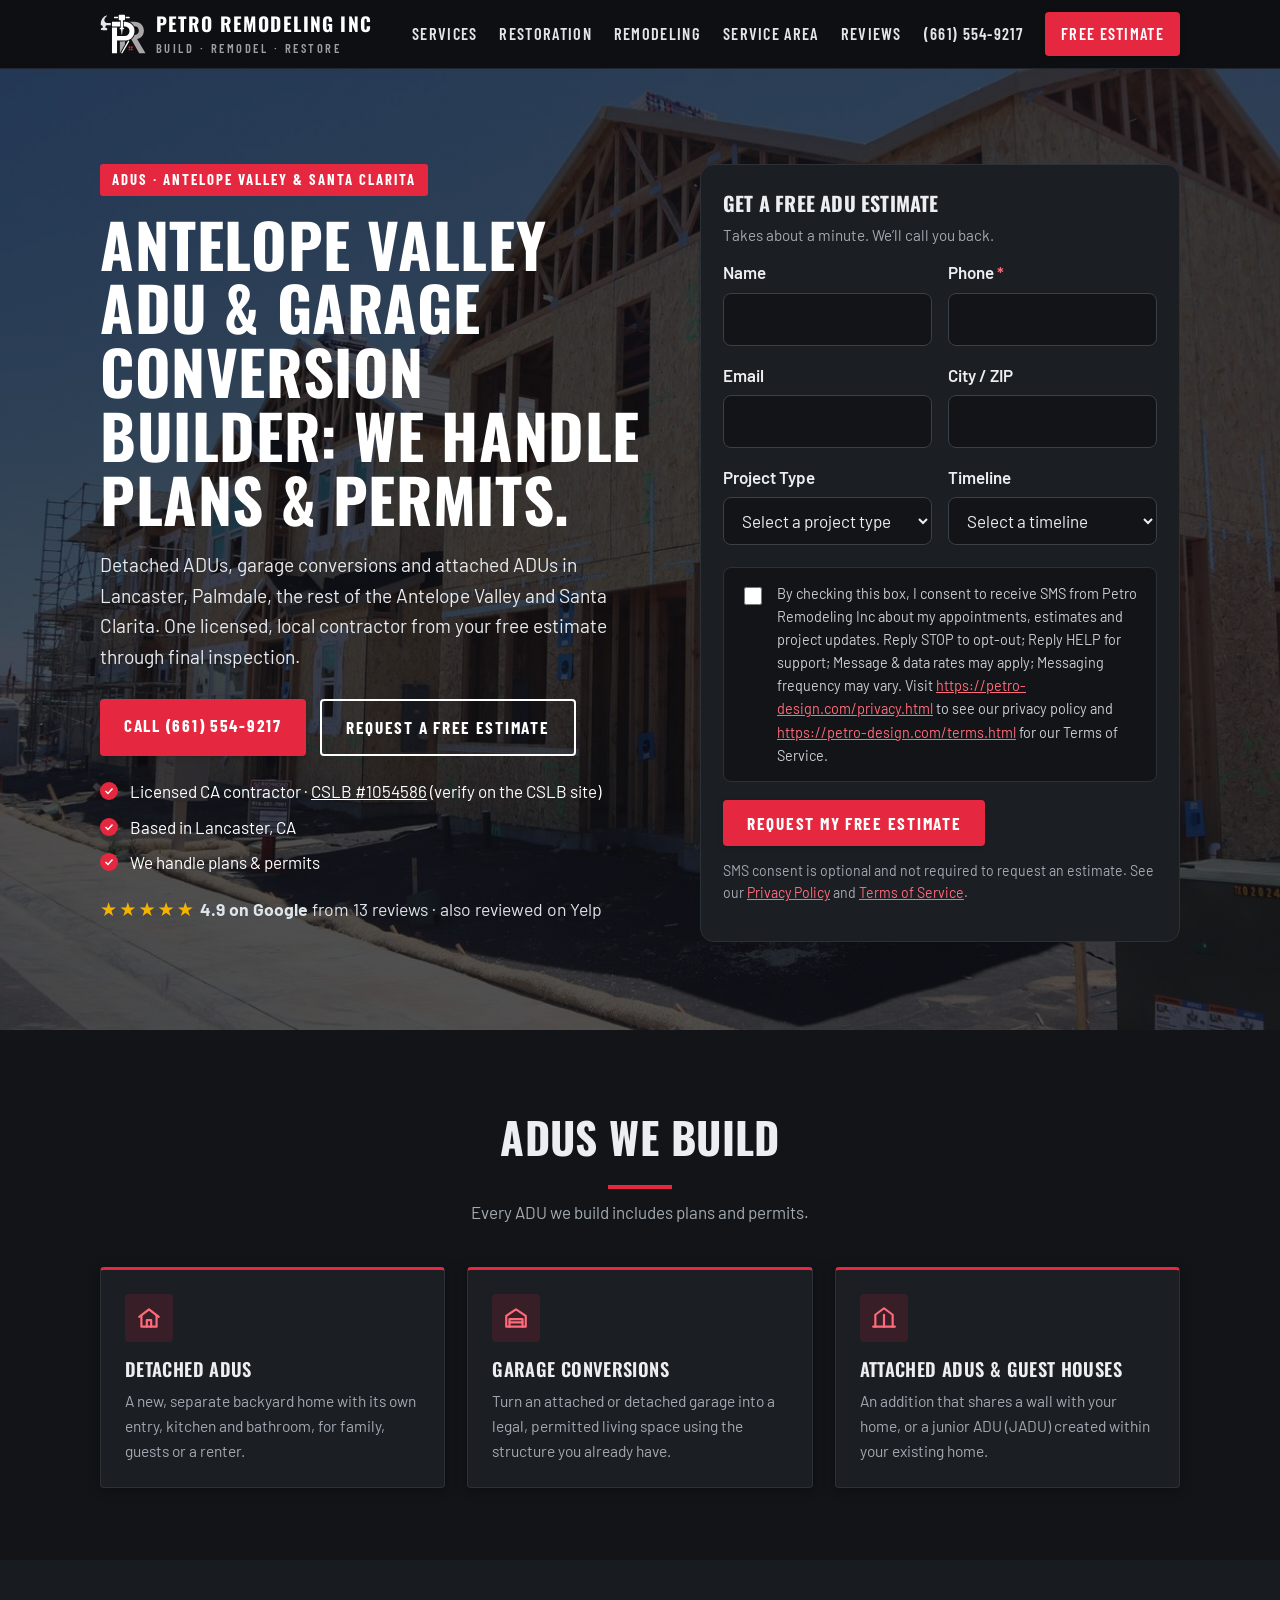
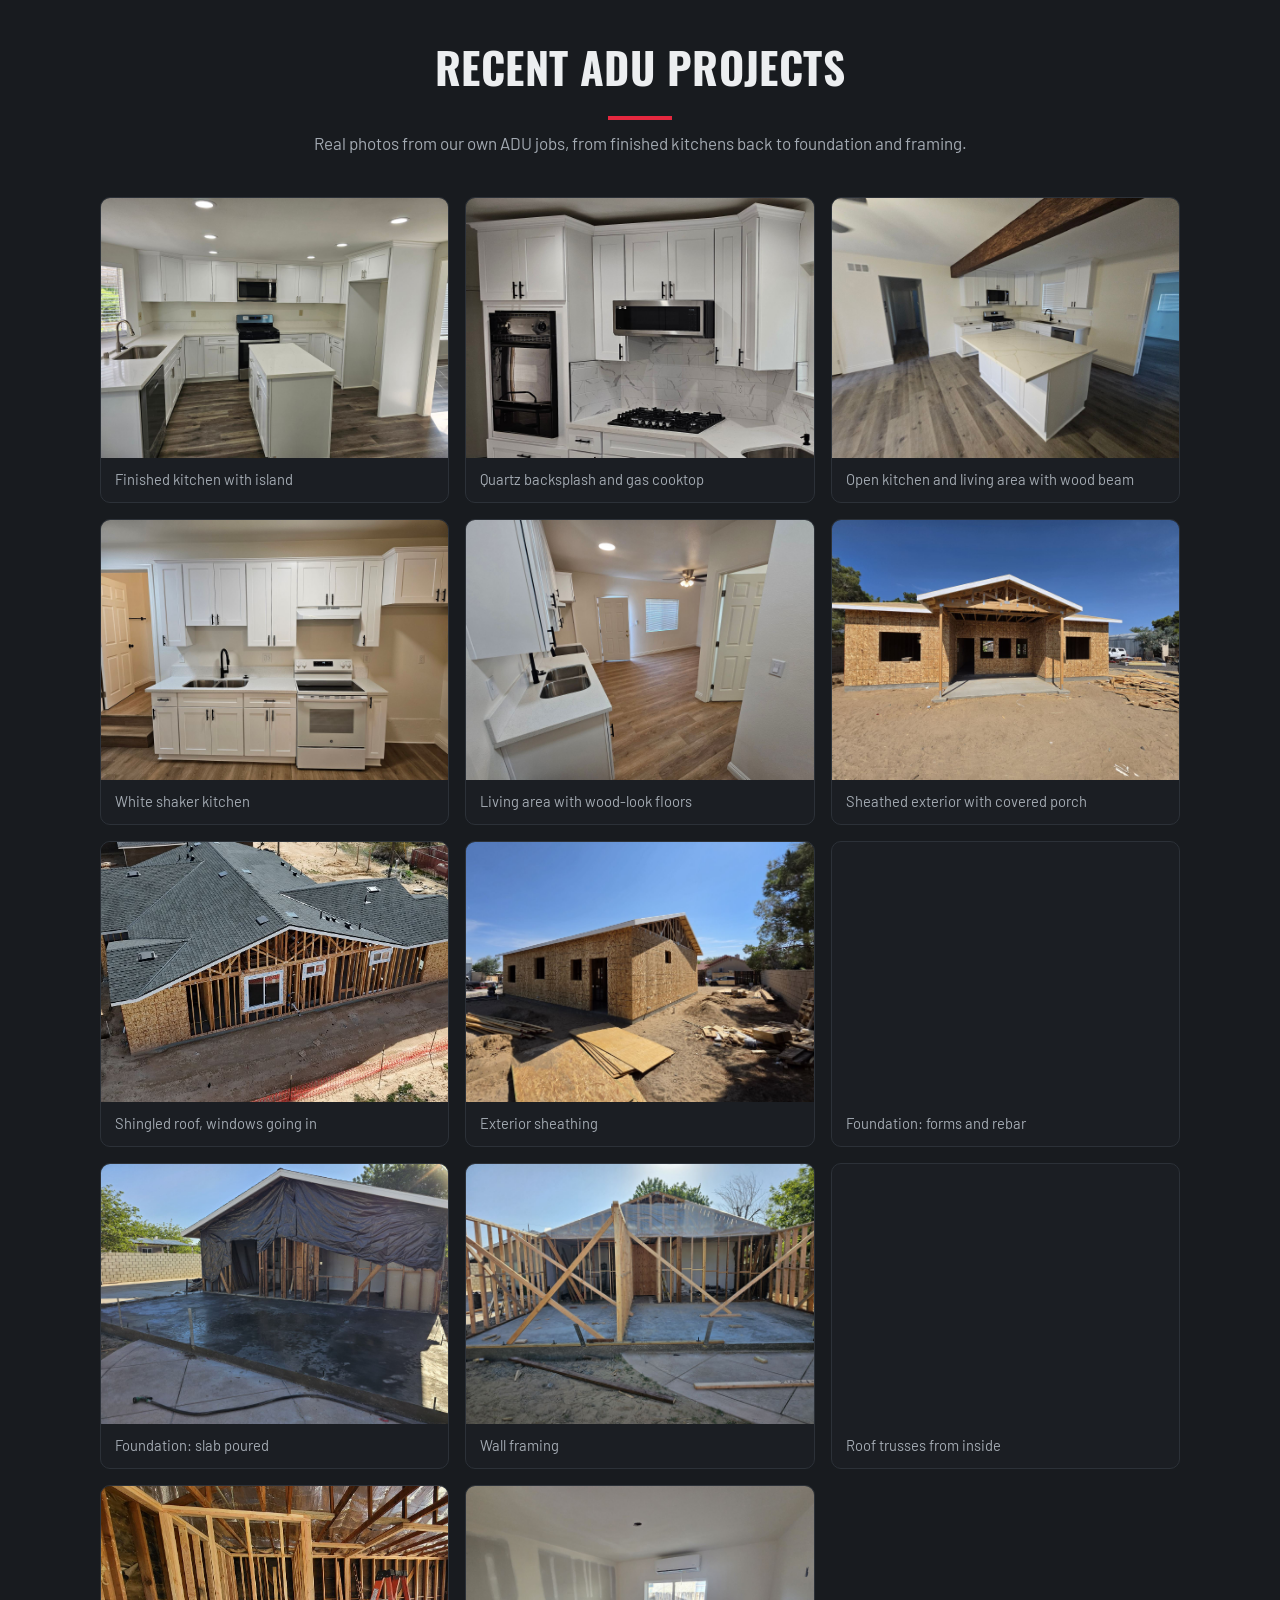
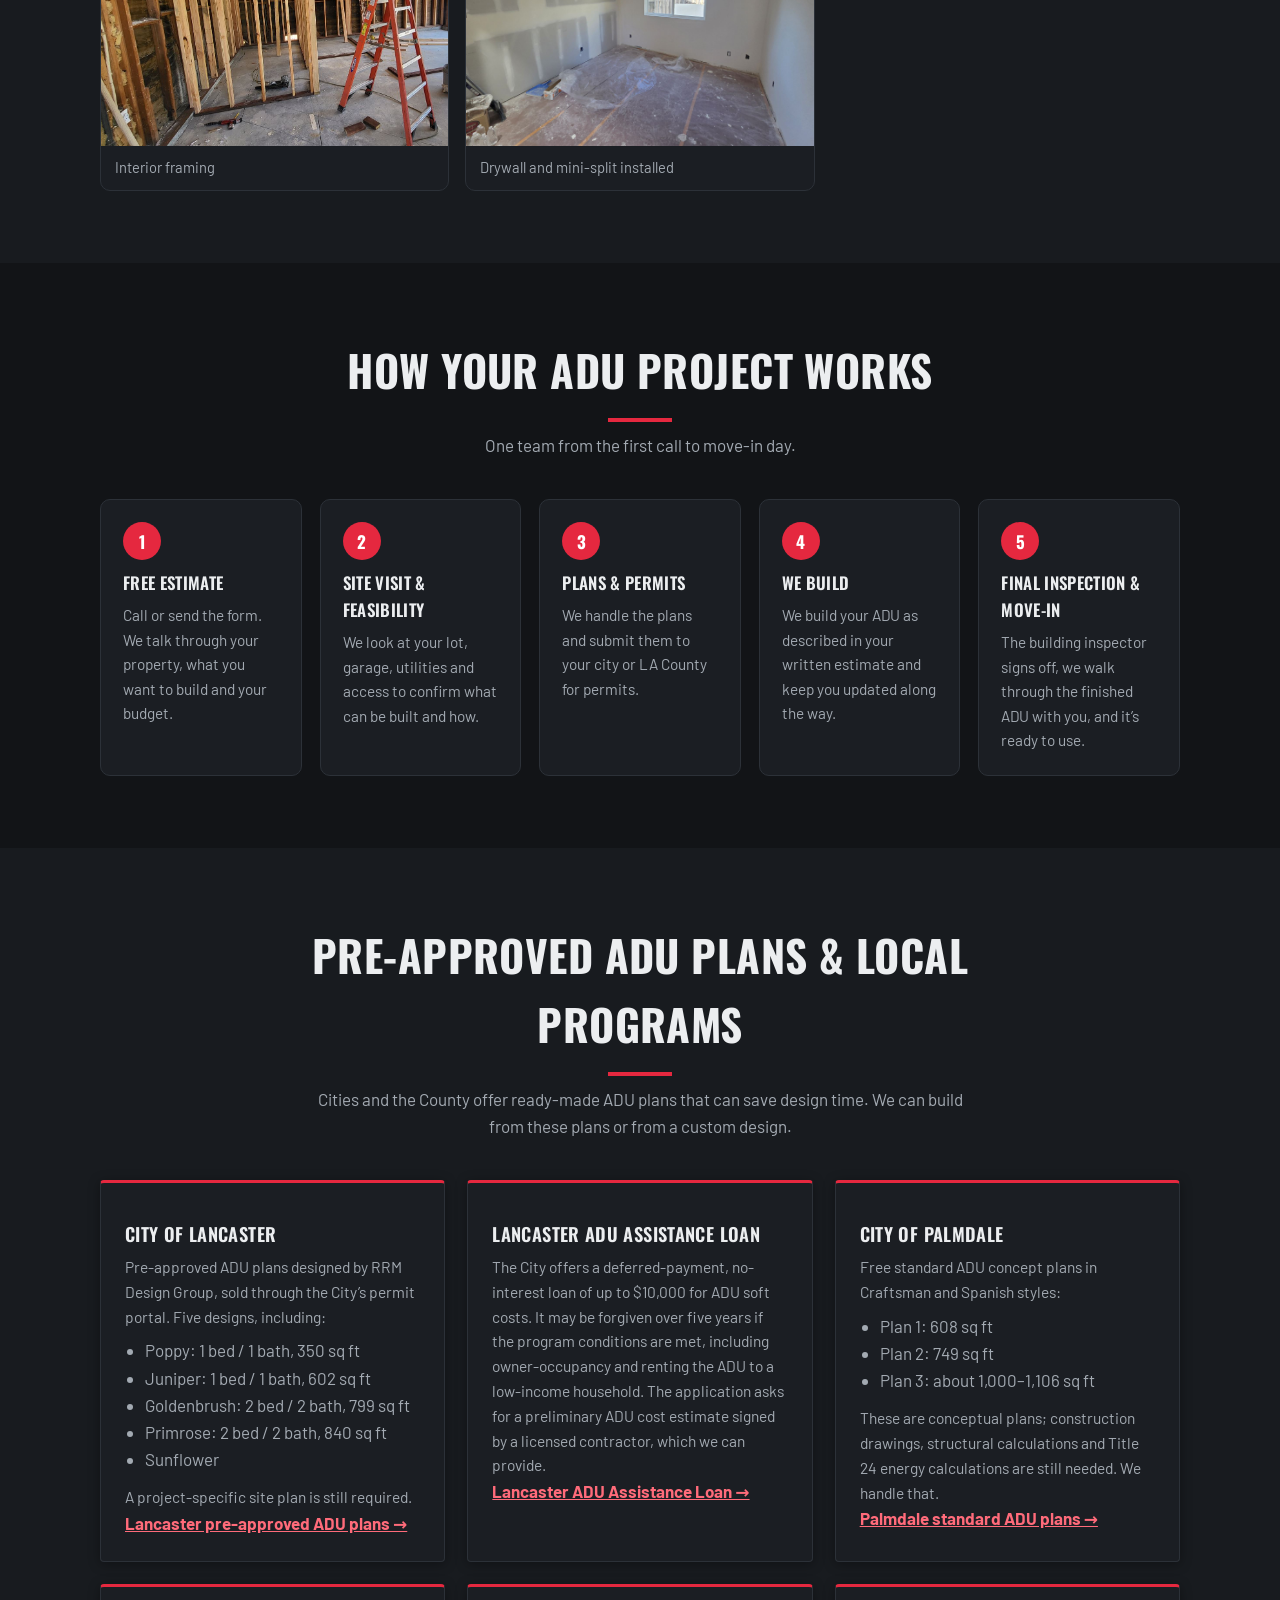
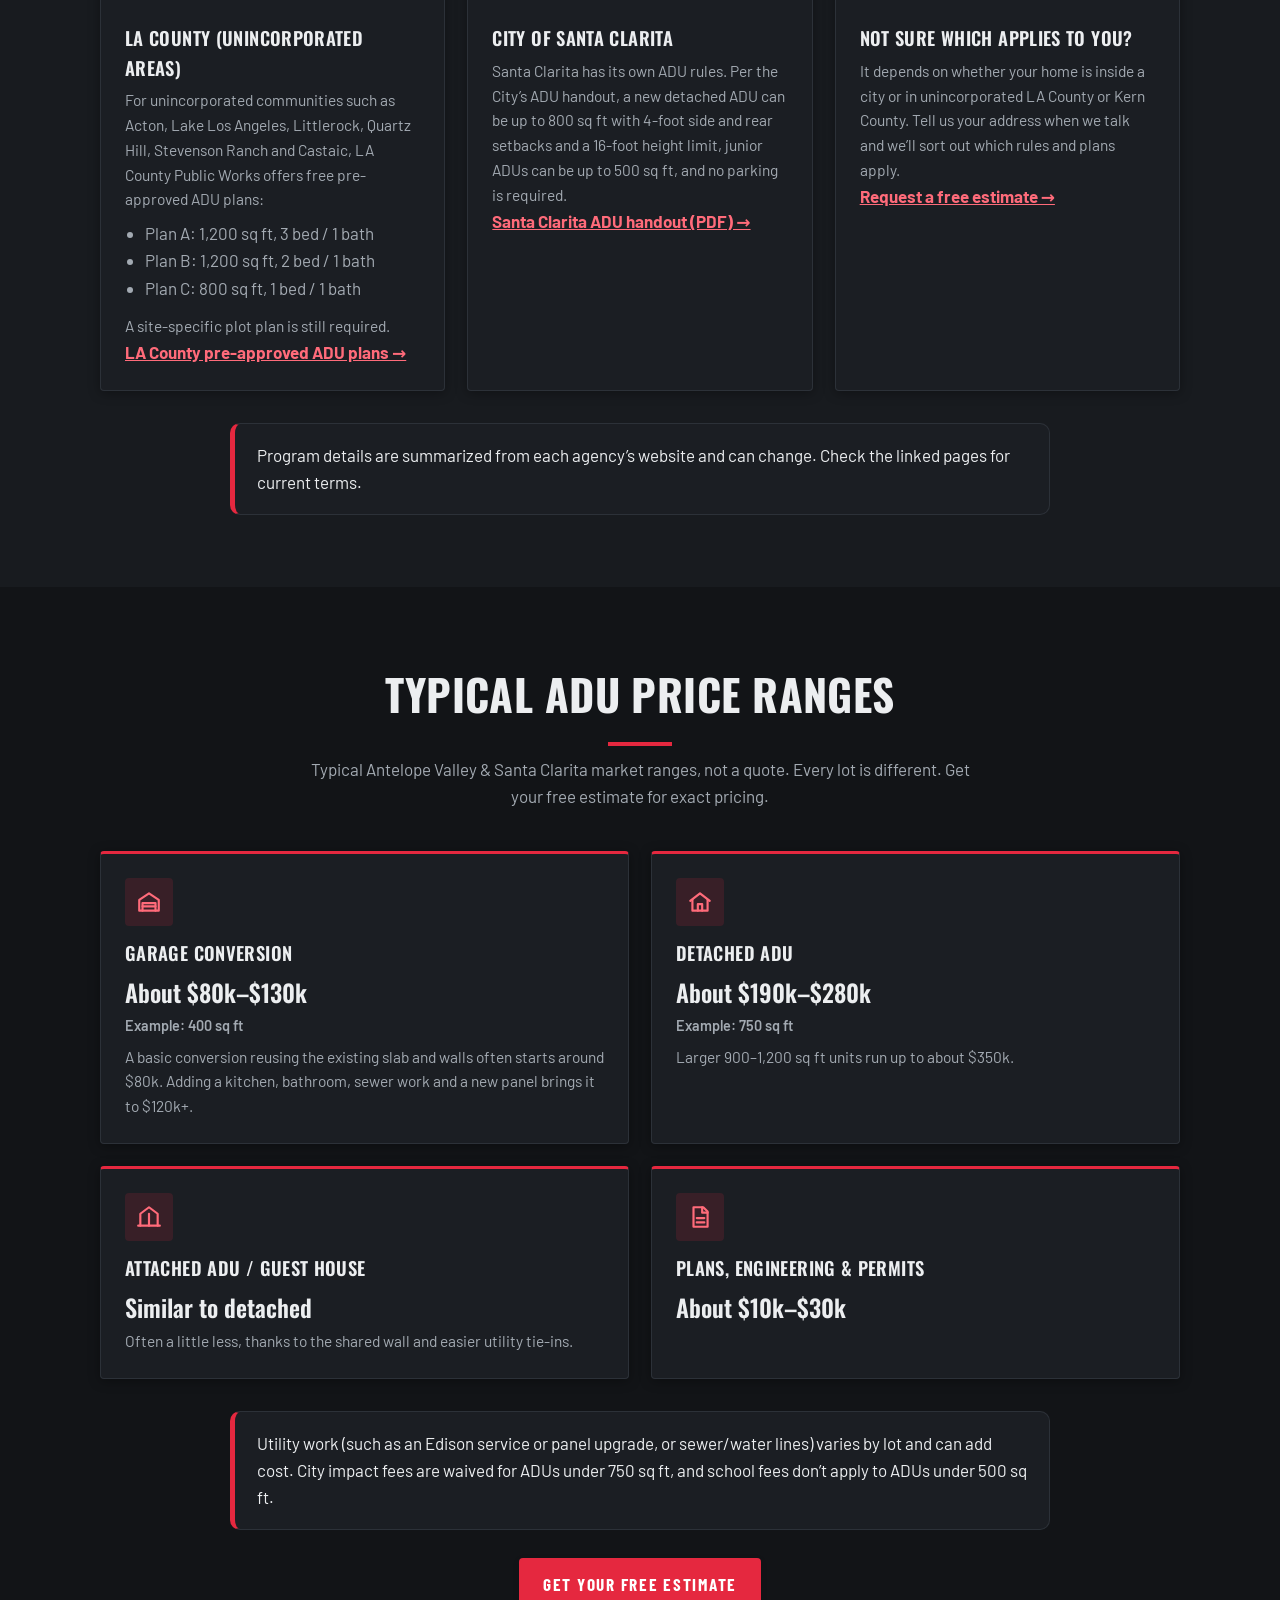
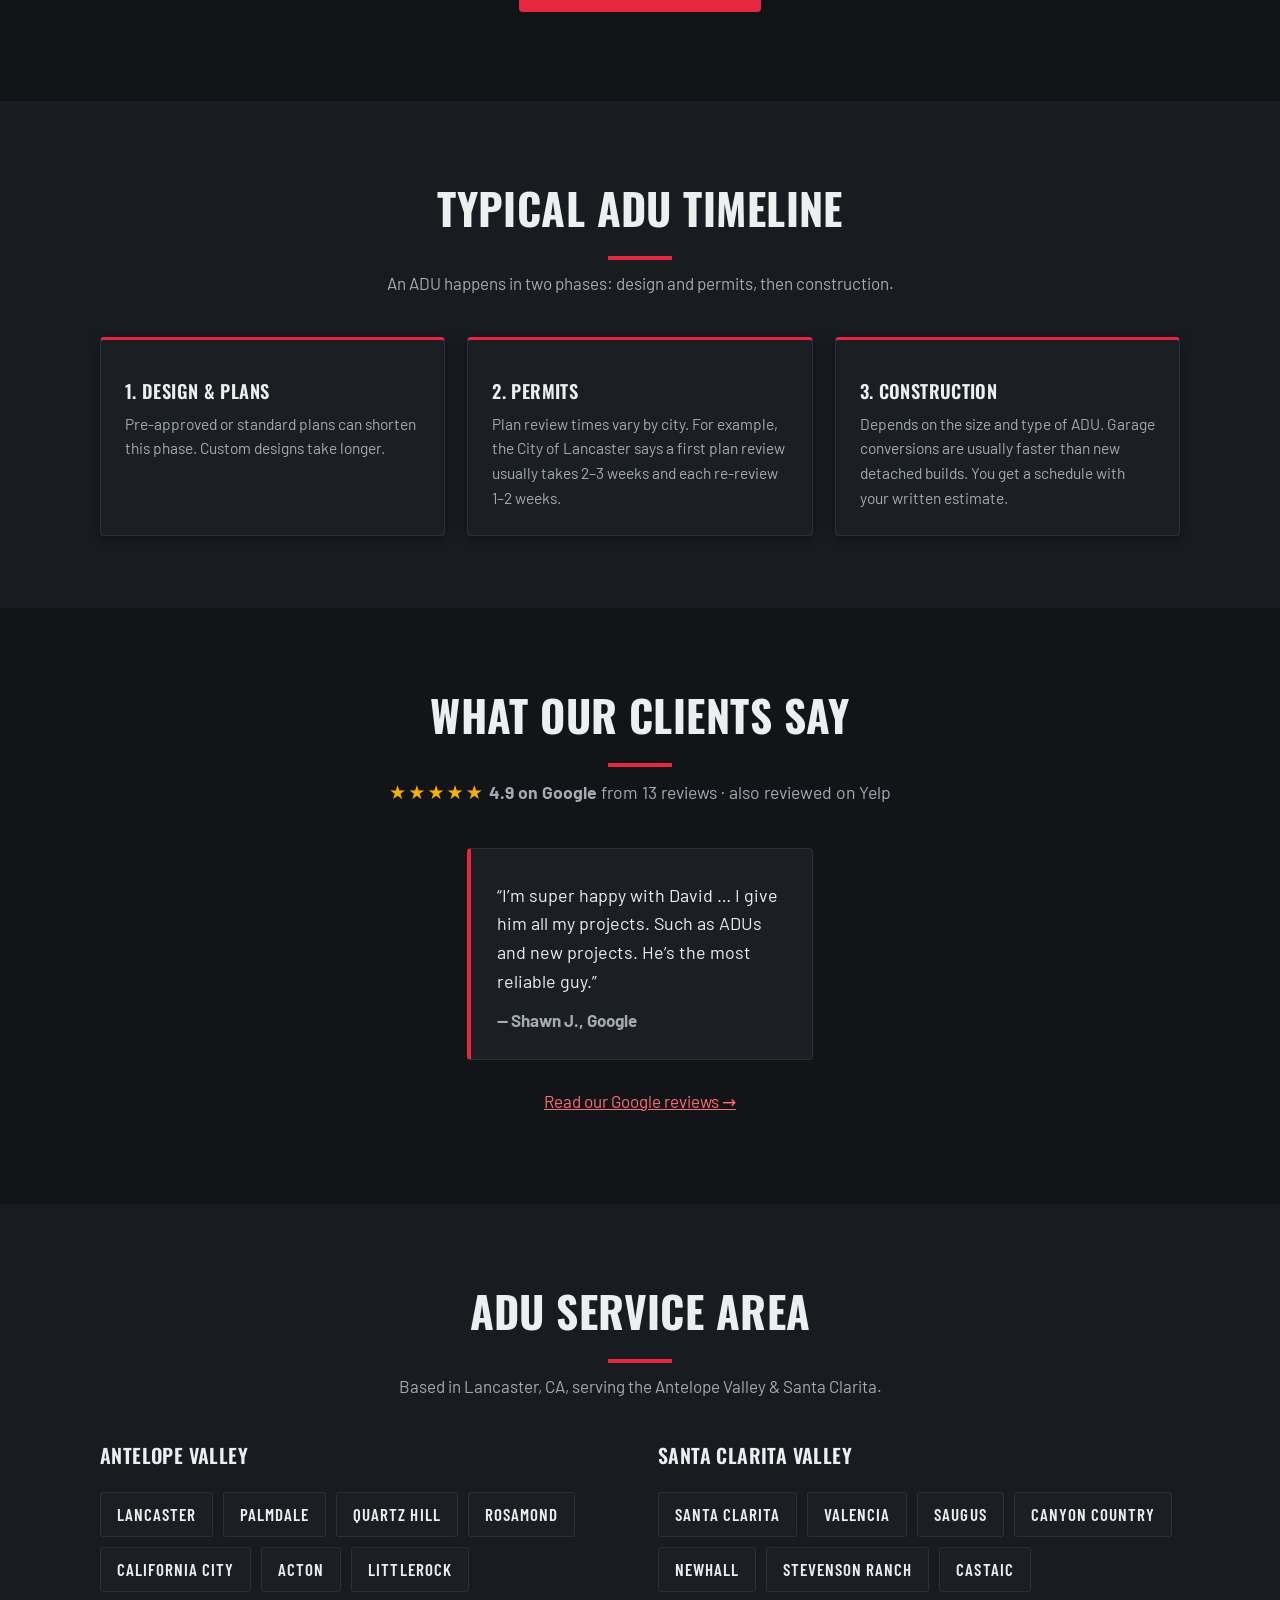
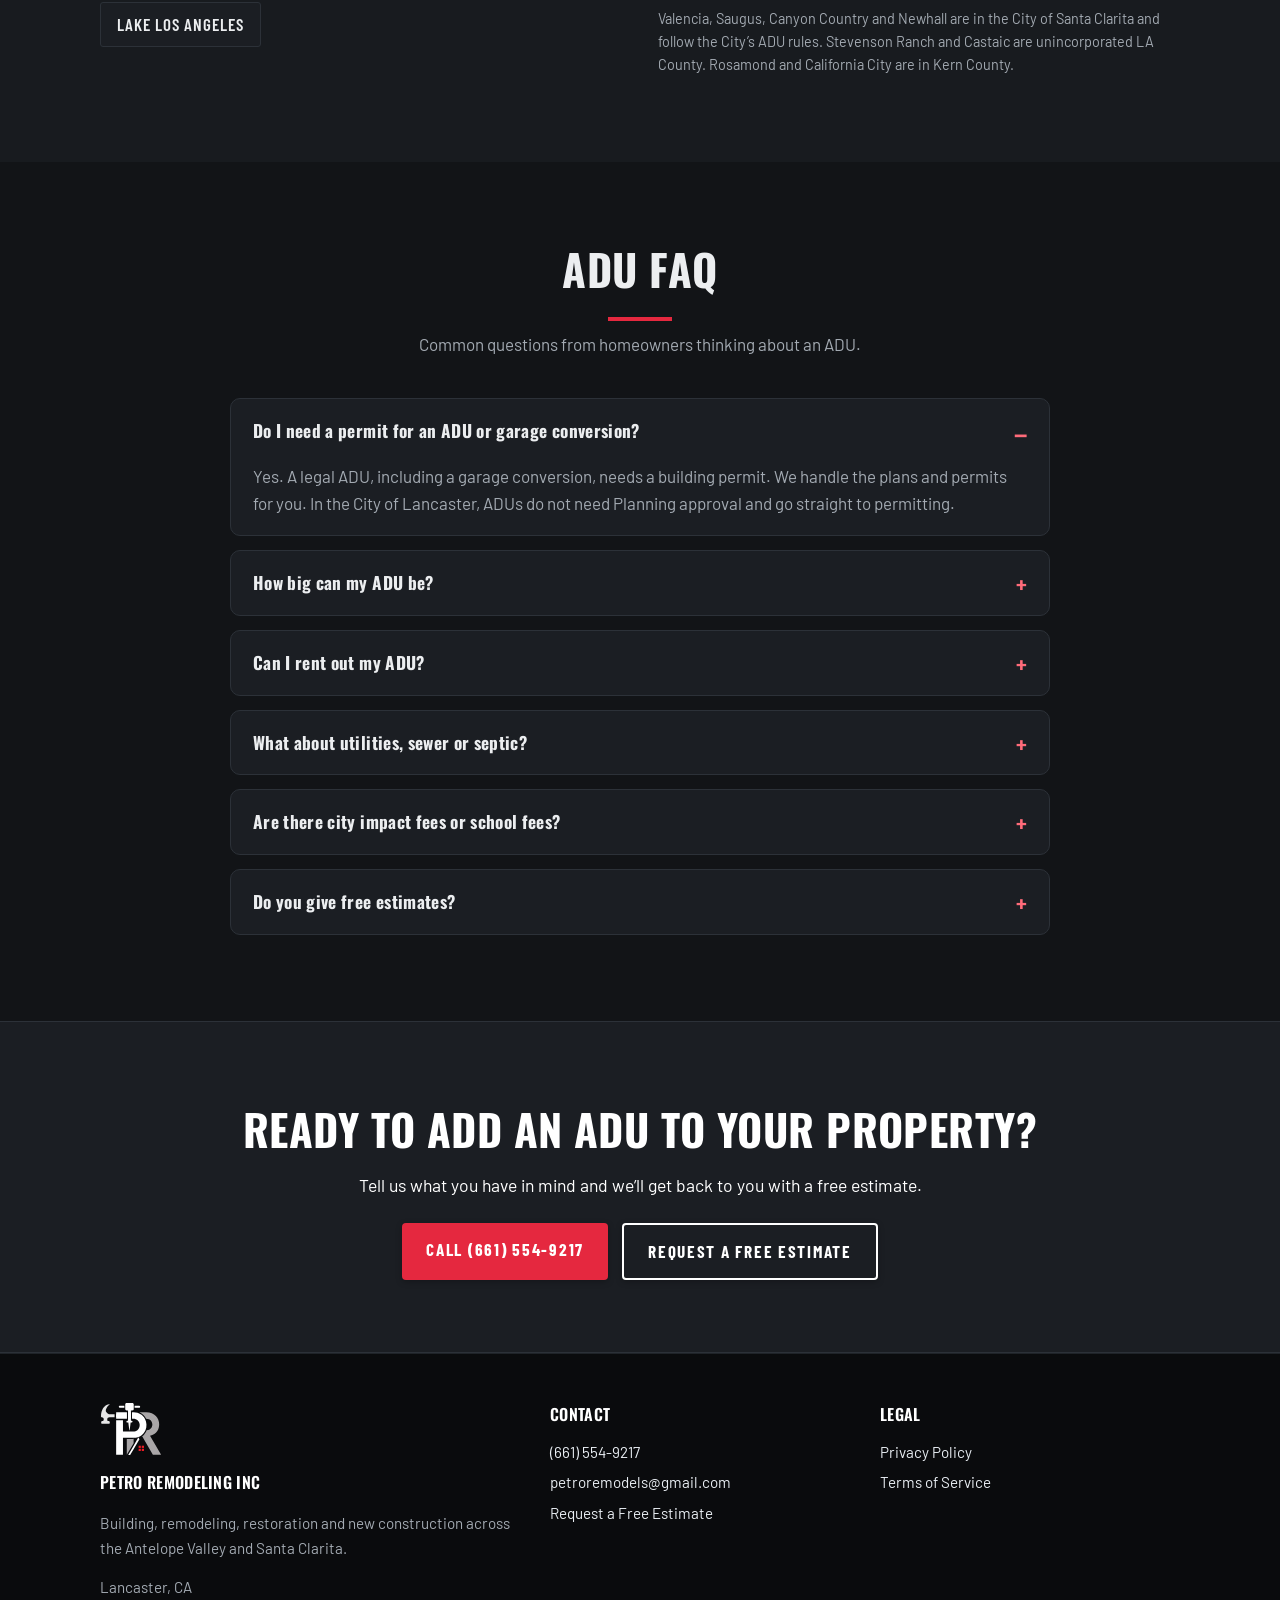
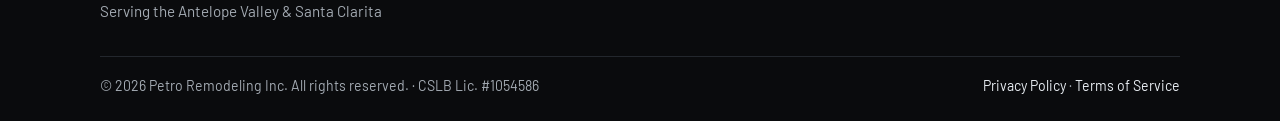
==== adu.html @ 74fa01df "Add ADU & garage conversion landing page (adu.html + images/adu); link callout from home and remodel" ====
<!DOCTYPE html>
<html lang="en">
<head>
<meta charset="utf-8">
<meta name="viewport" content="width=device-width, initial-scale=1">
<!-- DRAFT for David Mendoza's approval. Not published. Not linked from the menu (landing page for ads / search). -->
<title>ADU &amp; Garage Conversion Builder in Lancaster, Palmdale &amp; Santa Clarita | Petro Remodeling Inc</title>
<meta name="description" content="Detached ADUs, garage conversions and attached ADUs in the Antelope Valley and Santa Clarita. Petro Remodeling Inc is a licensed CA contractor (CSLB #1054586) based in Lancaster. We handle plans and permits. Request a free estimate.">
<link rel="canonical" href="https://petro-design.com/adu.html">
<link rel="icon" href="favicon.svg" type="image/svg+xml">
<link rel="preconnect" href="https://fonts.googleapis.com">
<link rel="preconnect" href="https://fonts.gstatic.com" crossorigin>
<link rel="stylesheet" href="https://fonts.googleapis.com/css2?family=Oswald:wght@500;600;700&family=Barlow+Condensed:wght@500;600;700&family=Barlow:wght@400;500;600;700&display=swap">
<link rel="stylesheet" href="styles.css">
<style>
/* page-specific additions; reuse site variables (same as remodeling.html) */
.steps{counter-reset:step;list-style:none;margin:0;padding:0;display:grid;grid-template-columns:repeat(5,1fr);gap:18px}
.steps li{background:#fff;border:1px solid var(--line);border-radius:var(--radius);padding:22px;position:relative}
.steps li::before{counter-increment:step;content:counter(step);display:grid;place-items:center;width:38px;height:38px;border-radius:50%;background:var(--orange);color:#fff;font-weight:800;margin-bottom:10px}
.steps h3{margin:0 0 6px;font-size:1.05rem}
.steps p{margin:0;color:var(--gray);font-size:.96rem}
.note{max-width:820px;margin:32px auto 0;background:#fff;border:1px solid var(--line);border-left:5px solid var(--orange);border-radius:var(--radius);padding:18px 22px}
.note p{margin:0}
.why{display:grid;grid-template-columns:repeat(3,1fr);gap:22px}
.faq{max-width:820px;margin:0 auto}
.faq details{background:#fff;border:1px solid var(--line);border-radius:var(--radius);padding:0;margin-bottom:14px}
.faq summary{cursor:pointer;font-weight:700;padding:18px 22px;list-style:none;position:relative;padding-right:48px}
.faq summary::-webkit-details-marker{display:none}
.faq summary::after{content:"+";position:absolute;right:22px;top:14px;font-size:1.5rem;color:var(--orange-d);font-weight:700}
.faq details[open] summary::after{content:"\2013"}
.faq details p{margin:0;padding:0 22px 18px;color:var(--gray)}
.cta .cta-actions{display:flex;flex-wrap:wrap;gap:14px;justify-content:center}
.cta .btn-outline{background:transparent;border:2px solid #fff}
.cta .btn-outline:hover{background:rgba(255,255,255,.15)}
/* ADU hero with short form */
.adu-hero .hero-grid{grid-template-columns:1.15fr 1fr;align-items:start}
.adu-hero form.estimate{padding:22px;color:#eceef0}
.adu-hero form.estimate h2{margin:0 0 4px;font-size:1.25rem}
.adu-hero form.estimate .form-sub{margin:0 0 12px;color:var(--gray);font-size:.95rem}
.adu-hero form.estimate textarea{display:none}
.trust-list{list-style:none;margin:22px 0 0;padding:0;display:grid;gap:8px}
.trust-list li{padding-left:30px;position:relative}
.trust-list li::before{content:"";position:absolute;left:0;top:4px;width:18px;height:18px;border-radius:50%;background:var(--orange) url("data:image/svg+xml,%3Csvg xmlns='http://www.w3.org/2000/svg' viewBox='0 0 24 24' fill='none' stroke='white' stroke-width='3'%3E%3Cpath d='M5 12l5 5 9-10'/%3E%3C/svg%3E") center/12px no-repeat}
.trust-list a{color:#fff}
.hero .rating-line{margin-top:18px;color:#dde4ea}
.programs .card p{color:var(--gray)}
.programs .card a.more{font-weight:700}
.programs .card ul{margin:8px 0 12px;padding-left:20px;color:var(--gray)}
.area-cols{display:grid;grid-template-columns:1fr 1fr;gap:36px}
.area-cols h3{margin-top:0}
.small{font-size:.9rem;color:var(--gray)}
@media (max-width:1020px){.steps{grid-template-columns:repeat(3,1fr)}}
@media (max-width:900px){.adu-hero .hero-grid{grid-template-columns:1fr}.why,.area-cols{grid-template-columns:1fr}.steps{grid-template-columns:repeat(2,1fr)}}
@media (max-width:720px){.steps{grid-template-columns:1fr}}
.price-grid{grid-template-columns:repeat(2,1fr)}
.price-grid .price{font-family:'Oswald',sans-serif;font-size:1.5rem;font-weight:600;color:var(--navy);margin:0 0 2px}
.price-grid .price-ex{margin:0 0 8px;color:var(--gray);font-size:.9rem;font-weight:600}
.price-grid p{color:var(--gray)}
@media (max-width:720px){.price-grid{grid-template-columns:1fr}}
.gallery{display:grid;grid-template-columns:repeat(3,1fr);gap:16px}
.gallery figure{margin:0;background:#1b1e23;border:1px solid #2c3138;border-radius:var(--radius);overflow:hidden}
.gallery img{display:block;width:100%;height:auto;aspect-ratio:4/3;object-fit:cover}
.gallery figcaption{padding:10px 14px;font-size:.92rem;color:var(--gray)}
@media (max-width:900px){.gallery{grid-template-columns:repeat(2,1fr)}}
@media (max-width:560px){.gallery{grid-template-columns:1fr}}
</style>
<script type="application/ld+json">
{
  "@context": "https://schema.org",
  "@type": "GeneralContractor",
  "name": "Petro Remodeling Inc",
  "url": "https://petro-design.com/",
  "telephone": "+1-661-554-9217",
  "email": "petroremodels@gmail.com",
  "address": {"@type": "PostalAddress", "addressLocality": "Lancaster", "addressRegion": "CA", "addressCountry": "US"},
  "areaServed": ["Lancaster, CA", "Palmdale, CA", "Quartz Hill, CA", "Rosamond, CA", "California City, CA", "Acton, CA", "Littlerock, CA", "Lake Los Angeles, CA", "Santa Clarita, CA", "Valencia, CA", "Saugus, CA", "Canyon Country, CA", "Newhall, CA", "Stevenson Ranch, CA", "Castaic, CA"],
  "hasCredential": {"@type": "EducationalOccupationalCredential", "credentialCategory": "California Contractors State License Board license #1054586"},
  "makesOffer": {"@type": "Offer", "itemOffered": {"@type": "Service", "name": "Accessory dwelling units (ADUs): detached ADUs, garage conversions, attached ADUs and junior ADUs, including plans and permits"}}
}
</script>
</head>
<body>
<a class="skip" href="#main">Skip to content</a>
<header class="site-header">
  <nav class="container nav" aria-label="Main">
    <a class="brand" href="index.html"><img src="images/pr-mark-light.svg" alt="Petro Remodeling Inc logo" width="46" height="40"><span>Petro Remodeling Inc<small>Build &middot; Remodel &middot; Restore</small></span></a>
    <button class="menu-btn" aria-expanded="false" aria-controls="nav-links">Menu</button>
    <ul class="nav-links" id="nav-links">
      <li><a href="index.html#services">Services</a></li>
      <li><a href="restoration.html">Restoration</a></li>
      <li><a href="remodeling.html">Remodeling</a></li>
      <li><a href="index.html#area">Service Area</a></li>
      <li><a href="index.html#reviews">Reviews</a></li>
      <li><a href="tel:+16615549217">(661) 554-9217</a></li>
      <li><a class="btn btn-sm" href="contact.html">Free Estimate</a></li>
    </ul>
  </nav>
</header>
<!-- OPTIONAL (must-have #13, needs David + a translator): Spanish version toggle, e.g. <a href="adu-es.html" lang="es">Español</a> next to the phone link. Not built yet. -->
<main id="main">

<!-- Hero background is the same decorative image the home page uses (images/hero-home.jpg). It is NOT a Petro project photo and is not captioned as one. -->
<section class="hero adu-hero" style="--hero-img:url('images/hero-home.jpg')">
  <div class="container hero-grid">
    <div>
      <span class="eyebrow">ADUs &middot; Antelope Valley &amp; Santa Clarita</span>
      <h1>Antelope Valley ADU &amp; Garage Conversion Builder: We Handle Plans &amp; Permits.</h1>
      <p class="lead">Detached ADUs, garage conversions and attached ADUs in Lancaster, Palmdale, the rest of the Antelope Valley and Santa Clarita. One licensed, local contractor from your free estimate through final inspection.</p>
      <div class="hero-actions">
        <a class="btn" href="tel:+16615549217">Call (661) 554-9217</a>
        <a class="btn btn-outline" href="#estimate">Request a Free Estimate</a>
      </div>
      <ul class="trust-list">
        <li>Licensed CA contractor &middot; <a href="https://www.cslb.ca.gov/OnlineServices/CheckLicenseII/CheckLicense.aspx" target="_blank" rel="noopener">CSLB #1054586</a> (verify on the CSLB site)</li>
        <li>Based in Lancaster, CA</li>
        <li>We handle plans &amp; permits</li>
        <!-- OPTIONAL if true (David to confirm): "[X] years in business" / "Insured" / "Bonded" / BBB or other badges -->
      </ul>
      <p class="rating-line"><span class="stars" aria-hidden="true">&#9733;&#9733;&#9733;&#9733;&#9733;</span> <strong>4.9 on Google</strong> from 13 reviews &middot; also reviewed on Yelp</p>
    </div>
    <form id="estimate" class="estimate" action="https://api.web3forms.com/submit" method="POST">
      <input type="hidden" name="access_key" value="a0134f70-4635-494c-9b66-882a6c5de615">
      <input type="hidden" name="subject" value="New ADU Estimate Request - petro-design.com/adu">
      <input type="hidden" name="from_name" value="petro-design.com">
      <input type="hidden" name="redirect" value="https://petro-design.com/thanks.html">
      <input type="checkbox" name="botcheck" class="hp" tabindex="-1" autocomplete="off" aria-hidden="true" style="display:none">
      <h2>Get a free ADU estimate</h2>
      <p class="form-sub">Takes about a minute. We&rsquo;ll call you back.</p>
      <div class="row">
        <div class="field"><label for="name">Name</label><input type="text" id="name" name="name" autocomplete="name"></div>
        <div class="field"><label for="phone">Phone <span class="req">*</span></label><input type="tel" id="phone" name="phone" required autocomplete="tel"></div>
      </div>
      <div class="row">
        <div class="field"><label for="email">Email</label><input type="email" id="email" name="email" autocomplete="email"></div>
        <div class="field"><label for="address">City / ZIP</label><input type="text" id="address" name="address_city" autocomplete="postal-code"></div>
      </div>
      <div class="row">
        <div class="field">
          <label for="project">Project Type</label>
          <select id="project" name="project_type">
            <option value="">Select a project type</option>
            <option>Garage conversion ADU</option>
            <option>Detached ADU</option>
            <option>Attached ADU</option>
            <option>Junior ADU (JADU)</option>
            <option>Not sure yet</option>
          </select>
        </div>
        <div class="field">
          <label for="timeline">Timeline</label>
          <select id="timeline" name="timeline">
            <option value="">Select a timeline</option>
            <option>As soon as possible</option>
            <option>In 1&ndash;3 months</option>
            <option>In 3&ndash;6 months</option>
            <option>6+ months / just researching</option>
          </select>
        </div>
      </div>
      <div class="consent">
        <input type="checkbox" id="sms_consent" name="sms_consent" value="Yes - consented to SMS">
        <label for="sms_consent">By checking this box, I consent to receive SMS from Petro Remodeling Inc about my appointments, estimates and project updates. Reply STOP to opt-out; Reply HELP for support; Message &amp; data rates may apply; Messaging frequency may vary. Visit <a href="https://petro-design.com/privacy.html">https://petro-design.com/privacy.html</a> to see our privacy policy and <a href="https://petro-design.com/terms.html">https://petro-design.com/terms.html</a> for our Terms of Service.</label>
      </div>
      <button type="submit" class="btn">Request My Free Estimate</button>
      <p class="form-legal">SMS consent is optional and not required to request an estimate. See our <a href="privacy.html">Privacy Policy</a> and <a href="terms.html">Terms of Service</a>.</p>
    </form>
  </div>
</section>

<section id="adu-types">
  <div class="container">
    <div class="section-head">
      <h2>ADUs We Build</h2>
      <p>Every ADU we build includes plans and permits.</p>
    </div>
    <div class="grid grid-3">
      <div class="card"><div class="icon"><svg viewBox="0 0 24 24" aria-hidden="true"><path d="M3 11 12 4l9 7"/><path d="M5 10v10h14V10"/><path d="M10 20v-6h4v6"/></svg></div><h3>Detached ADUs</h3><p>A new, separate backyard home with its own entry, kitchen and bathroom, for family, guests or a renter.</p></div>
      <div class="card"><div class="icon"><svg viewBox="0 0 24 24" aria-hidden="true"><path d="M3 10 12 4l9 6v10H3z"/><path d="M6 20v-7h12v7"/><path d="M6 16h12"/></svg></div><h3>Garage Conversions</h3><p>Turn an attached or detached garage into a legal, permitted living space using the structure you already have.</p></div>
      <div class="card"><div class="icon"><svg viewBox="0 0 24 24" aria-hidden="true"><path d="M2 20h20"/><path d="M4 20V9l8-6 8 6v11"/><path d="M12 20V9"/></svg></div><h3>Attached ADUs &amp; Guest Houses</h3><p>An addition that shares a wall with your home, or a junior ADU (JADU) created within your existing home.</p></div>
    </div>
  </div>
</section>

<section id="projects" class="section-alt">
  <div class="container">
    <div class="section-head">
      <h2>Recent ADU Projects</h2>
      <p>Real photos from our own ADU jobs, from finished kitchens back to foundation and framing.</p>
    </div>
    <div class="gallery">
      <figure><img src="images/adu/adu-finished-kitchen-island.jpg" alt="Finished ADU kitchen by Petro Remodeling with white shaker cabinets, a quartz island, and stainless steel appliances" width="1600" height="1200" loading="lazy" decoding="async"><figcaption>Finished kitchen with island</figcaption></figure>
      <figure><img src="images/adu/adu-finished-kitchen-quartz-backsplash.jpg" alt="Finished ADU kitchen by Petro Remodeling with white cabinets, a quartz backsplash, gas cooktop, and wall oven" width="1600" height="1200" loading="lazy" decoding="async"><figcaption>Quartz backsplash and gas cooktop</figcaption></figure>
      <figure><img src="images/adu/adu-finished-open-kitchen-living-beam.jpg" alt="Open kitchen and living area in a finished ADU by Petro Remodeling, with a wood ceiling beam and a large island" width="1600" height="1200" loading="lazy" decoding="async"><figcaption>Open kitchen and living area with wood beam</figcaption></figure>
      <figure><img src="images/adu/adu-finished-shaker-kitchen-white-range.jpg" alt="Finished ADU kitchen by Petro Remodeling with white shaker cabinets, black hardware, and a white range" width="1600" height="1200" loading="lazy" decoding="async"><figcaption>White shaker kitchen</figcaption></figure>
      <figure><img src="images/adu/adu-finished-living-area.jpg" alt="Living area of a finished ADU by Petro Remodeling with wood-look flooring and a ceiling fan" width="1600" height="1200" loading="lazy" decoding="async"><figcaption>Living area with wood-look floors</figcaption></figure>
      <figure><img src="images/adu/adu-exterior-sheathing-front.jpg" alt="ADU under construction by Petro Remodeling: sheathed exterior with covered front porch" width="1600" height="1200" loading="lazy" decoding="async"><figcaption>Sheathed exterior with covered porch</figcaption></figure>
      <figure><img src="images/adu/adu-aerial-roof-framing.jpg" alt="Aerial view of an ADU under construction by Petro Remodeling with the roof shingled" width="1440" height="801" loading="lazy" decoding="async"><figcaption>Shingled roof, windows going in</figcaption></figure>
      <figure><img src="images/adu/adu-exterior-sheathing-side.jpg" alt="Side view of a sheathed ADU under construction by Petro Remodeling in the Antelope Valley" width="1440" height="1227" loading="lazy" decoding="async"><figcaption>Exterior sheathing</figcaption></figure>
      <figure><img src="images/adu/adu-foundation-forms-rebar.jpg" alt="Foundation forms and rebar set for an ADU by Petro Remodeling" width="1280" height="960" loading="lazy" decoding="async"><figcaption>Foundation: forms and rebar</figcaption></figure>
      <figure><img src="images/adu/adu-foundation-slab-poured.jpg" alt="Freshly poured concrete slab for an ADU by Petro Remodeling" width="1600" height="1200" loading="lazy" decoding="async"><figcaption>Foundation: slab poured</figcaption></figure>
      <figure><img src="images/adu/adu-wall-framing.jpg" alt="Wall framing on an ADU built by Petro Remodeling" width="1440" height="1080" loading="lazy" decoding="async"><figcaption>Wall framing</figcaption></figure>
      <figure><img src="images/adu/adu-roof-trusses-interior.jpg" alt="Roof trusses and framing inside an ADU under construction by Petro Remodeling" width="1280" height="960" loading="lazy" decoding="async"><figcaption>Roof trusses from inside</figcaption></figure>
      <figure><img src="images/adu/adu-garage-interior-framing.jpg" alt="New interior wall framing inside an existing structure, by Petro Remodeling" width="1075" height="1120" loading="lazy" decoding="async"><figcaption>Interior framing</figcaption></figure>
      <figure><img src="images/adu/adu-interior-drywall-minisplit.jpg" alt="Drywalled ADU interior with a ductless mini-split, by Petro Remodeling" width="1600" height="1200" loading="lazy" decoding="async"><figcaption>Drywall and mini-split installed</figcaption></figure>
    </div>
  </div>
</section>

<section id="how-it-works">
  <div class="container">
    <div class="section-head">
      <h2>How Your ADU Project Works</h2>
      <p>One team from the first call to move-in day.</p>
    </div>
    <ol class="steps">
      <li><h3>Free estimate</h3><p>Call or send the form. We talk through your property, what you want to build and your budget.</p></li>
      <li><h3>Site visit &amp; feasibility</h3><p>We look at your lot, garage, utilities and access to confirm what can be built and how.</p></li>
      <li><h3>Plans &amp; permits</h3><p>We handle the plans and submit them to your city or LA County for permits.</p></li>
      <li><h3>We build</h3><p>We build your ADU as described in your written estimate and keep you updated along the way.</p></li>
      <li><h3>Final inspection &amp; move-in</h3><p>The building inspector signs off, we walk through the finished ADU with you, and it&rsquo;s ready to use.</p></li>
    </ol>
  </div>
</section>

<section id="programs" class="section-alt programs">
  <div class="container">
    <div class="section-head">
      <h2>Pre-Approved ADU Plans &amp; Local Programs</h2>
      <p>Cities and the County offer ready-made ADU plans that can save design time. We can build from these plans or from a custom design.</p>
    </div>
    <div class="grid grid-3">
      <div class="card">
        <h3>City of Lancaster</h3>
        <p>Pre-approved ADU plans designed by RRM Design Group, sold through the City&rsquo;s permit portal. Five designs, including:</p>
        <ul><li>Poppy: 1 bed / 1 bath, 350 sq ft</li><li>Juniper: 1 bed / 1 bath, 602 sq ft</li><li>Goldenbrush: 2 bed / 2 bath, 799 sq ft</li><li>Primrose: 2 bed / 2 bath, 840 sq ft</li><li>Sunflower</li></ul>
        <p>A project-specific site plan is still required.</p>
        <a class="more" href="https://www.cityoflancasterca.org/our-city/departments-services/housing/pre-approved-adu-plans" target="_blank" rel="noopener">Lancaster pre-approved ADU plans &rarr;</a>
      </div>
      <div class="card">
        <h3>Lancaster ADU Assistance Loan</h3>
        <p>The City offers a deferred-payment, no-interest loan of up to $10,000 for ADU soft costs. It may be forgiven over five years if the program conditions are met, including owner-occupancy and renting the ADU to a low-income household. The application asks for a preliminary ADU cost estimate signed by a licensed contractor, which we can provide.</p>
        <a class="more" href="https://www.cityoflancasterca.org/our-city/departments-services/housing/adu-assistance-loan-program" target="_blank" rel="noopener">Lancaster ADU Assistance Loan &rarr;</a>
      </div>
      <div class="card">
        <h3>City of Palmdale</h3>
        <p>Free standard ADU concept plans in Craftsman and Spanish styles:</p>
        <ul><li>Plan 1: 608 sq ft</li><li>Plan 2: 749 sq ft</li><li>Plan 3: about 1,000&ndash;1,106 sq ft</li></ul>
        <p>These are conceptual plans; construction drawings, structural calculations and Title 24 energy calculations are still needed. We handle that.</p>
        <a class="more" href="https://www.cityofpalmdaleca.gov/1351/Standard-ADU-Plans" target="_blank" rel="noopener">Palmdale standard ADU plans &rarr;</a>
      </div>
      <div class="card">
        <h3>LA County (unincorporated areas)</h3>
        <p>For unincorporated communities such as Acton, Lake Los Angeles, Littlerock, Quartz Hill, Stevenson Ranch and Castaic, LA County Public Works offers free pre-approved ADU plans:</p>
        <ul><li>Plan A: 1,200 sq ft, 3 bed / 1 bath</li><li>Plan B: 1,200 sq ft, 2 bed / 1 bath</li><li>Plan C: 800 sq ft, 1 bed / 1 bath</li></ul>
        <p>A site-specific plot plan is still required.</p>
        <a class="more" href="https://dpw.lacounty.gov/building-and-safety/adu/pre-approved" target="_blank" rel="noopener">LA County pre-approved ADU plans &rarr;</a>
      </div>
      <div class="card">
        <h3>City of Santa Clarita</h3>
        <p>Santa Clarita has its own ADU rules. Per the City&rsquo;s ADU handout, a new detached ADU can be up to 800 sq ft with 4-foot side and rear setbacks and a 16-foot height limit, junior ADUs can be up to 500 sq ft, and no parking is required.</p>
        <a class="more" href="https://santaclarita.gov/planning/wp-content/uploads/sites/10/2026/03/FINAL-ADU-Handout.pdf" target="_blank" rel="noopener">Santa Clarita ADU handout (PDF) &rarr;</a>
      </div>
      <div class="card">
        <h3>Not sure which applies to you?</h3>
        <p>It depends on whether your home is inside a city or in unincorporated LA County or Kern County. Tell us your address when we talk and we&rsquo;ll sort out which rules and plans apply.</p>
        <a class="more" href="#estimate">Request a free estimate &rarr;</a>
      </div>
    </div>
    <div class="note"><p>Program details are summarized from each agency&rsquo;s website and can change. Check the linked pages for current terms.</p></div>
  </div>
</section>

<section id="pricing">
  <div class="container">
    <div class="section-head">
      <h2>Typical ADU Price Ranges</h2>
      <p>Typical Antelope Valley &amp; Santa Clarita market ranges, not a quote. Every lot is different. Get your free estimate for exact pricing.</p>
    </div>
    <div class="grid price-grid">
      <div class="card"><div class="icon"><svg viewBox="0 0 24 24" aria-hidden="true"><path d="M3 10 12 4l9 6v10H3z"/><path d="M6 20v-7h12v7"/><path d="M6 16h12"/></svg></div><h3>Garage conversion</h3><p class="price">About $80k&ndash;$130k</p><p class="price-ex">Example: 400 sq ft</p><p>A basic conversion reusing the existing slab and walls often starts around $80k. Adding a kitchen, bathroom, sewer work and a new panel brings it to $120k+.</p></div>
      <div class="card"><div class="icon"><svg viewBox="0 0 24 24" aria-hidden="true"><path d="M3 11 12 4l9 7"/><path d="M5 10v10h14V10"/><path d="M10 20v-6h4v6"/></svg></div><h3>Detached ADU</h3><p class="price">About $190k&ndash;$280k</p><p class="price-ex">Example: 750 sq ft</p><p>Larger 900&ndash;1,200 sq ft units run up to about $350k.</p></div>
      <div class="card"><div class="icon"><svg viewBox="0 0 24 24" aria-hidden="true"><path d="M2 20h20"/><path d="M4 20V9l8-6 8 6v11"/><path d="M12 20V9"/></svg></div><h3>Attached ADU / guest house</h3><p class="price">Similar to detached</p><p>Often a little less, thanks to the shared wall and easier utility tie-ins.</p></div>
      <div class="card"><div class="icon"><svg viewBox="0 0 24 24" aria-hidden="true"><path d="M6 3h9l4 4v14H6z"/><path d="M14 3v5h5"/><path d="M9 13h7M9 17h7"/></svg></div><h3>Plans, engineering &amp; permits</h3><p class="price">About $10k&ndash;$30k</p></div>
    </div>
    <div class="note"><p>Utility work (such as an Edison service or panel upgrade, or sewer/water lines) varies by lot and can add cost. City impact fees are waived for ADUs under 750 sq ft, and school fees don&rsquo;t apply to ADUs under 500 sq ft.</p></div>
    <p class="reviews-more"><a class="btn" href="#estimate">Get Your Free Estimate</a></p>
  </div>
</section>

<section id="timeline" class="section-alt">
  <div class="container">
    <div class="section-head">
      <h2>Typical ADU Timeline</h2>
      <p>An ADU happens in two phases: design and permits, then construction.</p>
    </div>
    <div class="why">
      <div class="card"><h3>1. Design &amp; plans</h3><p>Pre-approved or standard plans can shorten this phase. Custom designs take longer.</p><!-- OPTIONAL: David's typical design time, e.g. "[X]-[Y] weeks" --></div>
      <div class="card"><h3>2. Permits</h3><p>Plan review times vary by city. For example, the City of Lancaster says a first plan review usually takes 2&ndash;3 weeks and each re-review 1&ndash;2 weeks.</p></div>
      <div class="card"><h3>3. Construction</h3><p>Depends on the size and type of ADU. Garage conversions are usually faster than new detached builds. You get a schedule with your written estimate.</p><!-- OPTIONAL: David's typical construction time, e.g. "Garage conversions: [X] weeks; detached ADUs: [Y] months" --></div>
    </div>
  </div>
</section>

<section id="reviews">
  <div class="container">
    <div class="section-head">
      <h2>What Our Clients Say</h2>
      <p class="rating-line"><span class="stars" aria-hidden="true">&#9733;&#9733;&#9733;&#9733;&#9733;</span> <strong>4.9 on Google</strong> from 13 reviews &middot; also reviewed on Yelp</p>
    </div>
    <div class="reviews">
      <blockquote class="review"><p>&ldquo;I&rsquo;m super happy with David &hellip; I give him all my projects. Such as ADUs and new projects. He&rsquo;s the most reliable guy.&rdquo;</p><cite>&mdash; Shawn J., Google</cite></blockquote>
    </div>
    <p class="reviews-more"><a href="https://maps.google.com/?cid=1548032809672535846" target="_blank" rel="noopener">Read our Google reviews &rarr;</a></p>
  </div>
</section>

<section id="area" class="section-alt">
  <div class="container">
    <div class="section-head">
      <h2>ADU Service Area</h2>
      <p>Based in Lancaster, CA, serving the Antelope Valley &amp; Santa Clarita.</p>
    </div>
    <div class="area-cols">
      <div>
        <h3>Antelope Valley</h3>
        <ul class="chips">
          <li>Lancaster</li><li>Palmdale</li><li>Quartz Hill</li><li>Rosamond</li><li>California City</li><li>Acton</li><li>Littlerock</li><li>Lake Los Angeles</li>
        </ul>
        <!-- David to confirm the community list (Lake Los Angeles comes from the plan doc). Add others you serve, e.g. Leona Valley, Pearblossom. -->
      </div>
      <div>
        <h3>Santa Clarita Valley</h3>
        <ul class="chips">
          <li>Santa Clarita</li><li>Valencia</li><li>Saugus</li><li>Canyon Country</li><li>Newhall</li><li>Stevenson Ranch</li><li>Castaic</li>
        </ul>
        <p class="small">Valencia, Saugus, Canyon Country and Newhall are in the City of Santa Clarita and follow the City&rsquo;s ADU rules. Stevenson Ranch and Castaic are unincorporated LA County. Rosamond and California City are in Kern County.</p>
      </div>
    </div>
  </div>
</section>

<section id="faq">
  <div class="container">
    <div class="section-head">
      <h2>ADU FAQ</h2>
      <p>Common questions from homeowners thinking about an ADU.</p>
    </div>
    <div class="faq">
      <details open>
        <summary>Do I need a permit for an ADU or garage conversion?</summary>
        <p>Yes. A legal ADU, including a garage conversion, needs a building permit. We handle the plans and permits for you. In the City of Lancaster, ADUs do not need Planning approval and go straight to permitting.</p>
      </details>
      <details>
        <summary>How big can my ADU be?</summary>
        <p>It depends on your lot and where you live. For example, Santa Clarita allows new detached ADUs up to 800 sq ft, Lancaster&rsquo;s pre-approved plans range from 350 to 840 sq ft, and LA County&rsquo;s pre-approved plans for unincorporated areas are 800 and 1,200 sq ft. Junior ADUs are limited to 500 sq ft. We&rsquo;ll confirm what fits on your property.</p>
      </details>
      <details>
        <summary>Can I rent out my ADU?</summary>
        <p>In most cases, yes. For example, Santa Clarita allows an ADU to be rented separately from the main home (not for less than 30 days), but not sold separately. If you use Lancaster&rsquo;s ADU Assistance Loan, the program requires renting the ADU to a low-income household. Rules vary by city, so we&rsquo;ll go over yours.</p>
      </details>
      <details>
        <summary>What about utilities, sewer or septic?</summary>
        <p>Water, sewer or septic, electrical and gas connections are part of every ADU plan. During the site visit we look at your existing utilities, your electrical panel and, on septic properties, what the system and the agencies will require. These items can affect cost, so we include them in your estimate.</p>
      </details>
      <details>
        <summary>Are there city impact fees or school fees?</summary>
        <p>City impact fees are waived for ADUs under 750 sq ft; larger ADUs pay a reduced, proportional amount. School fees don&rsquo;t apply to ADUs under 500 sq ft. Permit, plan check and utility connection fees still apply. We&rsquo;ll include expected fees in your estimate.</p>
      </details>
      <details>
        <summary>Do you give free estimates?</summary>
        <p>Yes. Call us at <a href="tel:+16615549217">(661) 554-9217</a> or use the <a href="#estimate">form at the top of this page</a>, tell us about your project, and we&rsquo;ll get back to you to set up a free estimate.</p>
      </details>
    </div>
  </div>
</section>

<section class="cta">
  <div class="container">
    <h2>Ready to add an ADU to your property?</h2>
    <p>Tell us what you have in mind and we&rsquo;ll get back to you with a free estimate.</p>
    <div class="cta-actions">
      <a class="btn" href="tel:+16615549217">Call (661) 554-9217</a>
      <a class="btn btn-outline" href="#estimate">Request a Free Estimate</a>
    </div>
  </div>
</section>
</main>
<footer class="site-footer">
  <div class="container">
    <div class="footer-grid">
      <div>
        <img class="footer-logo" src="images/pr-mark-light.svg" alt="Petro Remodeling Inc logo" width="62" height="54">
        <h4>Petro Remodeling Inc</h4>
        <p>Building, remodeling, restoration and new construction across the Antelope Valley and Santa Clarita.</p>
        <address>Lancaster, CA<br>Serving the Antelope Valley &amp; Santa Clarita</address>
      </div>
      <div>
        <h4>Contact</h4>
        <ul>
          <li><a href="tel:+16615549217">(661) 554-9217</a></li>
          <li><a href="mailto:petroremodels@gmail.com">petroremodels@gmail.com</a></li>
          <li><a href="contact.html">Request a Free Estimate</a></li>
        </ul>
      </div>
      <div>
        <h4>Legal</h4>
        <ul>
          <li><a href="privacy.html">Privacy Policy</a></li>
          <li><a href="terms.html">Terms of Service</a></li>
        </ul>
      </div>
    </div>
    <div class="footer-bottom">
      <span>&copy; <span id="yr">2026</span> Petro Remodeling Inc. All rights reserved. &middot; CSLB Lic. #1054586</span>
      <span><a href="privacy.html">Privacy Policy</a> &middot; <a href="terms.html">Terms of Service</a></span>
    </div>
  </div>
</footer>
<script src="main.js"></script>
</body>
</html>
---- styles.css ----
:root{--navy:#1f2a36;--navy2:#2c3e50;--orange:#e8772e;--orange-d:#c85f1a;--sand:#f5f1ea;--gray:#5b6570;--line:#e2ddd3;--white:#fff;--radius:10px;--max:1120px}
*{box-sizing:border-box}
html{scroll-behavior:smooth}
body{margin:0;font-family:system-ui,-apple-system,"Segoe UI",Roboto,Helvetica,Arial,sans-serif;color:var(--navy);line-height:1.6;background:var(--white)}
a{color:var(--orange-d)}
img,svg{max-width:100%}
.container{max-width:var(--max);margin:0 auto;padding:0 20px}
.skip{position:absolute;left:-999px}.skip:focus{left:10px;top:10px;background:#fff;padding:8px;z-index:100}
/* header */
.site-header{background:var(--navy);color:#fff;position:sticky;top:0;z-index:50;box-shadow:0 2px 8px rgba(0,0,0,.2)}
.nav{display:flex;align-items:center;justify-content:space-between;min-height:68px;gap:16px}
.brand{display:flex;align-items:center;gap:10px;color:#fff;text-decoration:none;font-weight:800;font-size:1.15rem;letter-spacing:.3px}
.brand svg{width:36px;height:36px;flex:none}
.brand small{display:block;font-weight:500;font-size:.72rem;color:#c9d1da;letter-spacing:1px;text-transform:uppercase}
.nav-links{display:flex;align-items:center;gap:22px;list-style:none;margin:0;padding:0}
.nav-links a{color:#e9eef3;text-decoration:none;font-weight:600}
.nav-links a:hover{color:var(--orange)}
.nav-links a{white-space:nowrap}
.brand{white-space:nowrap;flex:none}
@media (max-width:1100px){.nav-links{gap:14px}.nav-links a{font-size:.95rem}}
.menu-btn{display:none;background:none;border:1px solid #5a6b7c;color:#fff;border-radius:6px;padding:6px 10px;font-size:1rem;cursor:pointer}
/* buttons */
.btn{display:inline-block;background:var(--orange);color:#fff !important;text-decoration:none;font-weight:700;padding:13px 24px;border-radius:8px;border:0;cursor:pointer;font-size:1rem;transition:background .15s}
.btn:hover{background:var(--orange-d)}
.btn-outline{background:transparent;border:2px solid #fff}
.btn-outline:hover{background:rgba(255,255,255,.12)}
.btn-sm{padding:9px 16px;font-size:.95rem}
/* hero */
.hero{color:#fff;padding:96px 0 88px;background:
 repeating-linear-gradient(135deg,rgba(255,255,255,.035) 0 2px,transparent 2px 22px),
 linear-gradient(120deg,rgba(31,42,54,.97) 0%,rgba(44,62,80,.92) 55%,rgba(200,95,26,.85) 100%)}
.hero-grid{display:grid;grid-template-columns:1.3fr 1fr;gap:48px;align-items:center}
.eyebrow{display:inline-block;background:rgba(232,119,46,.18);border:1px solid rgba(232,119,46,.6);color:#ffd2b3;padding:4px 12px;border-radius:999px;font-size:.85rem;font-weight:700;letter-spacing:.5px;text-transform:uppercase}
.hero h1{font-size:clamp(2rem,4.4vw,3.2rem);line-height:1.15;margin:16px 0}
.hero p.lead{font-size:1.15rem;color:#dde4ea;max-width:580px}
.hero-actions{display:flex;flex-wrap:wrap;gap:14px;margin-top:26px}
.hero-card{background:rgba(255,255,255,.08);border:1px solid rgba(255,255,255,.18);border-radius:14px;padding:26px}
.hero-card h2{margin:0 0 12px;font-size:1.2rem}
.hero-card ul{list-style:none;margin:0;padding:0}
.hero-card li{padding:8px 0 8px 30px;position:relative;border-bottom:1px solid rgba(255,255,255,.1)}
.hero-card li:last-child{border:0}
.hero-card li::before{content:"";position:absolute;left:0;top:13px;width:18px;height:18px;border-radius:50%;background:var(--orange) url("data:image/svg+xml,%3Csvg xmlns='http://www.w3.org/2000/svg' viewBox='0 0 24 24' fill='none' stroke='white' stroke-width='3'%3E%3Cpath d='M5 12l5 5 9-10'/%3E%3C/svg%3E") center/12px no-repeat}
/* home choice hero (preview draft) */
.hero-choice{padding:72px 0 64px;text-align:center}
.hero-choice h1{max-width:820px;margin-left:auto;margin-right:auto}
.hero-choice p.lead{margin:0 auto}
.choice-grid{display:grid;grid-template-columns:1fr 1fr;gap:20px;max-width:900px;margin:30px auto 0}
.choice{display:flex;align-items:center;gap:18px;text-align:left;background:#fff;color:var(--navy);text-decoration:none;border-radius:14px;padding:26px 24px;border:3px solid transparent;box-shadow:0 8px 24px rgba(0,0,0,.25);transition:transform .15s,border-color .15s}
.choice:hover,.choice:focus-visible{transform:translateY(-2px);border-color:var(--orange)}
.choice-icon{flex:none;width:64px;height:64px;border-radius:12px;background:var(--orange);display:grid;place-items:center}
.choice-icon svg{width:36px;height:36px;stroke:#fff;fill:none;stroke-width:2;stroke-linecap:round;stroke-linejoin:round}
.choice-text{flex:1;display:flex;flex-direction:column}
.choice-text strong{font-size:1.45rem;line-height:1.2}
.choice-text span{color:var(--gray);font-size:1rem;margin-top:4px}
.choice-arrow{font-size:1.8rem;color:var(--orange-d);font-weight:700}
.choice-call{margin:26px 0 0;font-size:1.1rem;color:#dde4ea}
.choice-call a{color:#ffd2b3;font-weight:700}
@media (max-width:720px){
 .hero.hero-choice{padding:28px 0 32px}
 .hero-choice h1{font-size:1.75rem;margin:12px 0 8px}
 .choice-grid{grid-template-columns:1fr;gap:14px;margin-top:18px}
 .choice{padding:20px 18px;gap:14px}
 .choice-icon{width:54px;height:54px}
 .choice-text strong{font-size:1.25rem}
 .choice-call{margin-top:18px;font-size:1rem}
}
/* sections */
section{padding:72px 0}
.section-alt{background:var(--sand)}
.section-head{text-align:center;max-width:680px;margin:0 auto 40px}
.section-head h2{font-size:clamp(1.6rem,3vw,2.2rem);margin:0 0 10px}
.section-head p{color:var(--gray);margin:0}
.grid{display:grid;gap:22px}
.grid-3{grid-template-columns:repeat(3,1fr)}
.card{background:#fff;border:1px solid var(--line);border-radius:var(--radius);padding:24px;box-shadow:0 1px 2px rgba(0,0,0,.03)}
.card h3{margin:12px 0 6px;font-size:1.12rem}
.card p{margin:0;color:var(--gray);font-size:.97rem}
.icon{width:48px;height:48px;border-radius:10px;background:#fdebdc;display:grid;place-items:center}
.icon svg{width:26px;height:26px;stroke:var(--orange-d);fill:none;stroke-width:2;stroke-linecap:round;stroke-linejoin:round}
/* area */
.area{display:grid;grid-template-columns:1fr 1fr;gap:40px;align-items:center}
.chips{display:flex;flex-wrap:wrap;gap:10px;margin:18px 0 0;padding:0;list-style:none}
.chips li{background:#fff;border:1px solid var(--line);padding:8px 16px;border-radius:999px;font-weight:600}
.map-card{background:linear-gradient(160deg,var(--navy2),var(--navy));color:#fff;border-radius:14px;padding:30px}
.map-card address{font-style:normal;font-size:1.05rem}
.map-card a{color:#ffd2b3}
/* reviews */
.reviews{grid-template-columns:repeat(2,1fr);max-width:900px;margin:0 auto}
blockquote.review{margin:0;background:#fff;border:1px solid var(--line);border-left:5px solid var(--orange);border-radius:var(--radius);padding:24px 26px}
.review p{font-size:1.12rem;margin:8px 0 12px}
.review cite{font-style:normal;font-weight:700;color:var(--gray)}
.stars{color:var(--orange);letter-spacing:2px}
.small-note{text-align:center;color:var(--gray);font-size:.9rem;margin-top:18px}
/* cta */
.cta{background:linear-gradient(110deg,var(--orange-d),var(--orange));color:#fff;text-align:center}
.cta h2{margin:0 0 8px;font-size:clamp(1.6rem,3vw,2.2rem)}
.cta p{margin:0 0 24px;font-size:1.1rem}
.cta .btn{background:var(--navy)}.cta .btn:hover{background:#0f171f}
/* page head */
.page-head{background:linear-gradient(120deg,var(--navy),var(--navy2));color:#fff;padding:52px 0}
.page-head h1{margin:0 0 6px;font-size:clamp(1.8rem,3.5vw,2.5rem)}
.page-head p{margin:0;color:#d4dbe2}
/* form */
.form-wrap{display:grid;grid-template-columns:1.6fr 1fr;gap:36px;align-items:start}
form.estimate{background:#fff;border:1px solid var(--line);border-radius:14px;padding:28px}
.field{margin-bottom:16px}
.row{display:grid;grid-template-columns:1fr 1fr;gap:16px}
label{display:block;font-weight:600;margin-bottom:6px}
.req{color:var(--orange-d)}
input[type=text],input[type=tel],input[type=email],select,textarea{width:100%;padding:12px 14px;border:1px solid #cfc8bb;border-radius:8px;font:inherit;background:#fff;color:var(--navy)}
input:focus,select:focus,textarea:focus{outline:3px solid rgba(232,119,46,.3);border-color:var(--orange)}
textarea{min-height:130px;resize:vertical}
.consent{display:flex;gap:12px;align-items:flex-start;background:var(--sand);border:1px solid var(--line);border-radius:8px;padding:14px 16px;margin:6px 0 18px}
.consent input{margin-top:5px;width:18px;height:18px;flex:none;accent-color:var(--orange)}
.consent label{font-weight:400;font-size:.9rem;margin:0;color:#3a4550}
.form-legal{font-size:.88rem;color:var(--gray);margin-top:14px}
.hp{display:none}
.side .card{margin-bottom:18px}
.side h3{margin-top:0}
/* legal */
.legal{max-width:820px;margin:0 auto}
.legal h2{margin-top:36px;font-size:1.35rem;border-bottom:2px solid var(--line);padding-bottom:6px}
.legal .effective{color:var(--gray);font-weight:600}
.legal .highlight{background:var(--sand);border-left:4px solid var(--orange);padding:14px 18px;border-radius:6px}
/* footer */
.site-footer{background:#151d26;color:#c3ccd5;padding:48px 0 24px;font-size:.95rem}
.footer-grid{display:grid;grid-template-columns:1.4fr 1fr 1fr;gap:30px}
.site-footer h4{color:#fff;margin:0 0 12px;font-size:1rem}
.site-footer a{color:#e9eef3;text-decoration:none}
.site-footer a:hover{color:var(--orange)}
.site-footer ul{list-style:none;padding:0;margin:0}
.site-footer li{margin-bottom:6px}
.site-footer address{font-style:normal}
.footer-bottom{border-top:1px solid #2a3642;margin-top:32px;padding-top:18px;display:flex;justify-content:space-between;flex-wrap:wrap;gap:10px;font-size:.88rem}
/* responsive */
@media (max-width:900px){
 .hero-grid,.area,.form-wrap{grid-template-columns:1fr}
 .grid-3{grid-template-columns:repeat(2,1fr)}
 .footer-grid{grid-template-columns:1fr 1fr}
}
@media (max-width:1020px){
 .menu-btn{display:block}
 .nav-links{display:none;position:absolute;top:68px;left:0;right:0;background:var(--navy);flex-direction:column;align-items:flex-start;padding:14px 20px 20px;gap:14px}
 .nav-links.open{display:flex}
}
@media (max-width:720px){
 .hero{padding:64px 0}
 section{padding:52px 0}
 .grid-3,.reviews,.row,.footer-grid{grid-template-columns:1fr}
}

/* ===== STYLE OPTION B: Strong construction (Oswald + Barlow) ===== */
body{font-family:"Barlow",system-ui,-apple-system,"Segoe UI",Roboto,Helvetica,Arial,sans-serif;font-size:17px;line-height:1.6}
h1,h2,h3,h4,.brand,.choice-text strong,.steps li::before,summary{font-family:"Oswald","Barlow Condensed",Impact,sans-serif}
h1,h2{font-weight:700;text-transform:uppercase;letter-spacing:.01em}
h3,h4{font-weight:600;letter-spacing:.02em;text-transform:uppercase}
summary{font-weight:500;letter-spacing:.02em;font-size:1.08rem}
.hero h1{font-size:clamp(2.3rem,5.2vw,3.8rem);line-height:1.05}
.hero p.lead{font-size:1.2rem}
.brand{font-weight:700;text-transform:uppercase;letter-spacing:.06em;font-size:1.2rem}
.brand small{font-family:"Barlow Condensed",sans-serif;font-weight:600;letter-spacing:2.5px;font-size:.78rem}
.nav-links a{font-family:"Barlow Condensed",sans-serif;font-weight:600;text-transform:uppercase;letter-spacing:.08em;font-size:1.02rem}
.eyebrow{font-family:"Barlow Condensed",sans-serif;border-radius:3px;font-size:.92rem;letter-spacing:2px;font-weight:700}
.section-head h2,.cta h2{font-size:clamp(1.9rem,3.6vw,2.7rem)}
.section-head h2::after{content:"";display:block;width:64px;height:4px;background:var(--orange);margin:14px auto 0}
.btn{font-family:"Barlow Condensed",sans-serif;text-transform:uppercase;letter-spacing:.1em;font-weight:700;font-size:1.08rem;border-radius:4px;box-shadow:0 4px 0 var(--orange-d);transition:transform .12s,box-shadow .12s,background .12s}
.btn:hover{transform:translateY(2px);box-shadow:0 2px 0 var(--orange-d)}
.btn-outline{box-shadow:none;border-width:2px}
.btn-outline:hover{transform:none}
.cta .btn{box-shadow:0 4px 0 #0b1117}
.card{border-radius:4px;border-top:4px solid var(--orange);box-shadow:0 6px 18px rgba(31,42,54,.08)}
.card h3{font-size:1.15rem}
.icon{border-radius:4px}
.hero-card,.map-card{border-radius:4px}
.choice{border-radius:6px;border-left:8px solid var(--orange)}
.choice-icon{border-radius:4px}
.choice-text strong{text-transform:uppercase;font-weight:700;letter-spacing:.02em;font-size:1.6rem}
.chips li{border-radius:3px;font-family:"Barlow Condensed",sans-serif;text-transform:uppercase;letter-spacing:.06em}
blockquote.review{border-radius:4px}
@media (max-width:720px){.hero h1,.hero-choice h1{font-size:2.1rem}.choice-text strong{font-size:1.35rem}}
.menu-btn{font-family:"Barlow Condensed",sans-serif;font-weight:600;text-transform:uppercase;letter-spacing:.1em;border-radius:3px}

/* ===== B-REFRESH (shared): flat sections, photos, logo ===== */
.hero,.map-card,.page-head,.cta{background-image:none}
.brand img{height:40px;width:auto;flex:none;display:block}
.footer-logo{display:block;height:54px;width:auto;margin:0 0 14px}
.hero{background:linear-gradient(var(--overlay),var(--overlay)),var(--hero-img,none) center/cover no-repeat,var(--hero-flat);}
.eyebrow{background:var(--orange);border:0;color:#fff}
.hero p.lead,.choice-call{color:#e8eaed}
.hero-card{background:rgba(12,14,17,.62);border:1px solid rgba(255,255,255,.16);backdrop-filter:blur(3px);-webkit-backdrop-filter:blur(3px)}
.choice{display:grid;grid-template-columns:auto 1fr auto;grid-template-rows:auto auto;column-gap:16px;padding:0;overflow:hidden;border:0;border-radius:8px;box-shadow:0 10px 30px rgba(0,0,0,.28)}
.choice:hover,.choice:focus-visible{border-color:transparent;transform:translateY(-3px);box-shadow:0 14px 34px rgba(0,0,0,.34);outline:3px solid var(--orange);outline-offset:0}
.choice-photo{grid-column:1/-1;display:block;width:100%;height:190px;object-fit:cover;max-width:none}
.choice-icon{margin:20px 0 20px 22px;width:56px;height:56px}
.choice-arrow{margin-right:22px;align-self:center}
.choice-text{padding:18px 0;align-self:center}
.choice-call a{color:#fff;text-decoration-color:var(--orange);text-underline-offset:3px}
.section-alt{background:var(--sand)}
.btn{box-shadow:0 2px 6px rgba(0,0,0,.14)}
.btn:hover{transform:translateY(-1px);box-shadow:0 6px 16px rgba(0,0,0,.18)}
.btn-outline,.btn-outline:hover{box-shadow:none}
.card{border:1px solid var(--line);border-top:3px solid var(--orange);box-shadow:0 2px 10px rgba(0,0,0,.05)}
.cta .btn{box-shadow:0 2px 6px rgba(0,0,0,.25)}
blockquote.review{border-left-width:4px}
@media (max-width:720px){
 .choice{column-gap:12px}
 .choice-photo{height:96px}
 .choice-icon{margin:14px 0 14px 16px;width:46px;height:46px}
 .choice-icon svg{width:28px;height:28px}
 .choice-text{padding:12px 0}
 .choice-arrow{margin-right:16px}
 .brand img{height:34px}
}
@media (min-width:1021px) and (max-width:1100px){.brand img{height:32px}.brand{gap:8px;font-size:1.1rem}.nav-links{gap:12px}.nav{gap:12px}}

/* ===== STYLE B2: dark modern (logo red accent) ===== */
:root{--navy:#eceef0;--navy2:#1b1e23;--orange:#e5283f;--orange-d:#c01a2f;--sand:#181b1f;--gray:#a3aab2;--line:#2c3138;--white:#121417;--overlay:rgba(10,11,13,.70);--hero-flat:#121417}
body{background:#121417;color:#eceef0}
a{color:#ff6b7a}
.site-header{background:#0d0f12;color:#eceef0;box-shadow:0 1px 0 #23272d}
.brand{color:#fff}
.brand small{color:#9a9fa6}
.nav-links a{color:#e3e6e9}
.nav-links a:hover{color:#ff6b7a}
.menu-btn{color:#fff;border-color:#3a4048}
body .card,body .steps li,body .note,body .faq details,body blockquote.review,body form.estimate{background:#1b1e23;border-color:#2c3138}
body .card{border-top-color:var(--orange);box-shadow:0 2px 12px rgba(0,0,0,.35)}
body .note,body blockquote.review{border-left-color:var(--orange)}
.icon{background:rgba(229,40,63,.14)}
.icon svg{stroke:#ff6b7a}
.chips li{background:#1b1e23;border-color:#2c3138;color:#eceef0}
.choice{background:#1b1e23;color:#eceef0}
.choice-arrow{color:#ff6b7a}
.map-card{background:#1b1e23;border:1px solid #2c3138}
.map-card a{color:#fff}
.page-head{background:#0d0f12;border-bottom:1px solid #23272d}
.cta{background:#1b1e23;border-top:1px solid #2c3138;border-bottom:1px solid #2c3138}
.cta .btn{background:var(--orange)}.cta .btn:hover{background:var(--orange-d)}
input[type=text],input[type=tel],input[type=email],select,textarea{background:#121417;color:#eceef0;border-color:#3a4048}
input:focus,select:focus,textarea:focus{outline-color:rgba(229,40,63,.35)}
.consent{background:#121417}
.consent label{color:#c9ced4}
.req,body .faq summary::after{color:#ff6b7a}
.legal .highlight{background:#1b1e23}
.skip:focus{background:#1b1e23}
.site-footer{background:#0a0b0d;color:#a3aab2;border-top:1px solid #1f2328}
.site-footer a:hover{color:#ff6b7a}
.footer-bottom{border-top-color:#23272d}
@media (max-width:1020px){.nav-links{background:#0d0f12;border-top:1px solid #23272d;box-shadow:0 10px 20px rgba(0,0,0,.4)}}

/* reviews: google + yelp */
.reviews{grid-template-columns:repeat(3,1fr);max-width:1180px}
.rating-line{font-size:1.1rem}
.rating-line .stars{color:#f5b301;letter-spacing:2px;font-size:1.2rem}
.reviews-more{text-align:center;margin-top:28px}
@media (max-width:1020px){.reviews{grid-template-columns:repeat(2,1fr)}}
@media (max-width:640px){.reviews{grid-template-columns:1fr}}
.reviews{display:flex;flex-wrap:wrap;justify-content:center;gap:22px}
.reviews>.review{flex:0 1 calc((100% - 44px)/3)}
@media (max-width:1020px){.reviews>.review{flex-basis:calc((100% - 22px)/2)}}
@media (max-width:640px){.reviews>.review{flex-basis:100%}}

/* ADU landing page callout (home + remodeling; intentionally not in nav) */
.adu-callout{display:flex;align-items:center;justify-content:space-between;gap:18px;max-width:900px;margin:20px auto 0;padding:18px 22px;background:#1b1e23;color:#eceef0;text-decoration:none;text-align:left;border:1px solid #2c3138;border-left:6px solid var(--orange);border-radius:8px;box-shadow:0 10px 30px rgba(0,0,0,.28);transition:transform .15s,box-shadow .15s}
.adu-callout:hover,.adu-callout:focus-visible{transform:translateY(-2px);box-shadow:0 14px 34px rgba(0,0,0,.34);outline:3px solid var(--orange);outline-offset:0}
.adu-callout-text strong{display:block;font-family:"Oswald",sans-serif;font-weight:600;font-size:1.3rem;letter-spacing:.02em;color:#fff;line-height:1.25}
.adu-callout-text span{display:block;color:#c9ced4;font-size:1rem;margin-top:2px}
.adu-callout .btn{flex:none;white-space:nowrap}
.adu-callout-wrap{margin-top:30px}
@media (max-width:720px){
 .adu-callout{flex-direction:column;align-items:stretch;gap:12px;padding:16px 16px;margin-top:14px}
 .adu-callout-text strong{font-size:1.15rem}
 .adu-callout .btn{text-align:center}
}
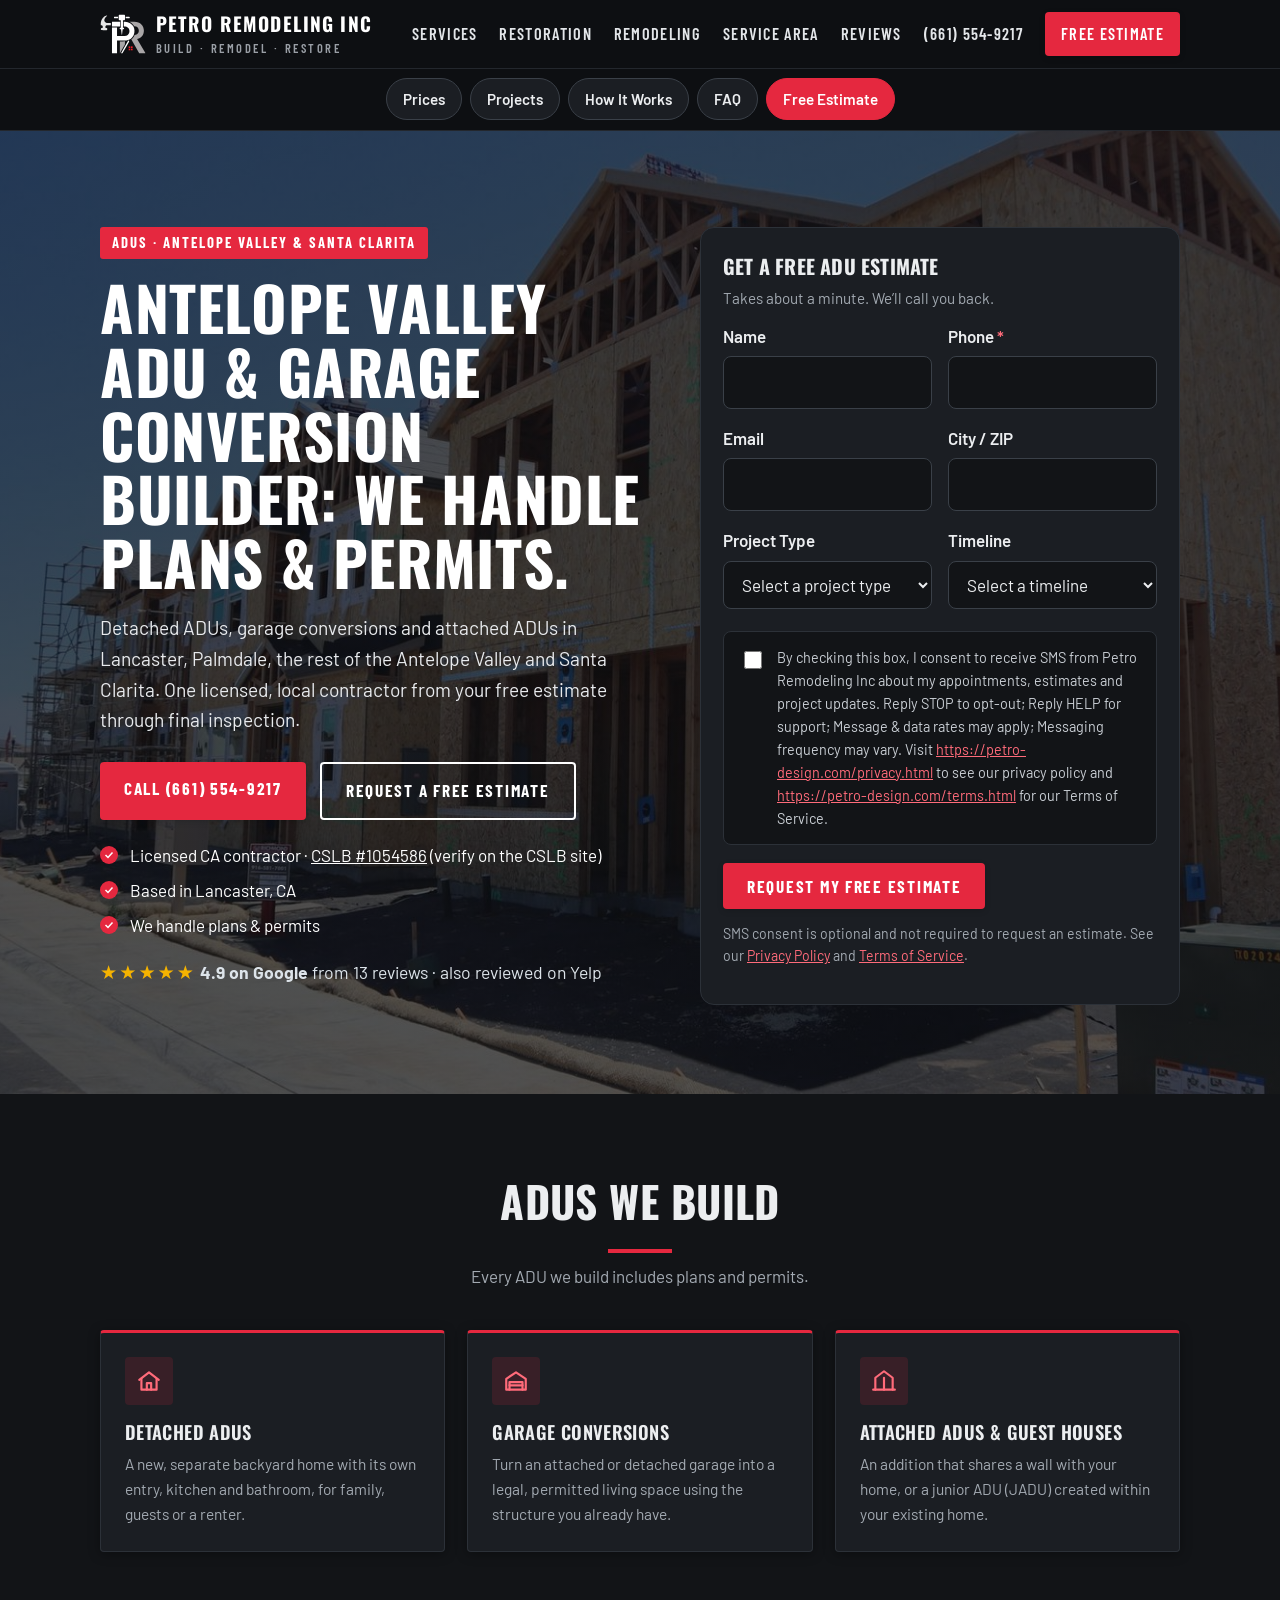
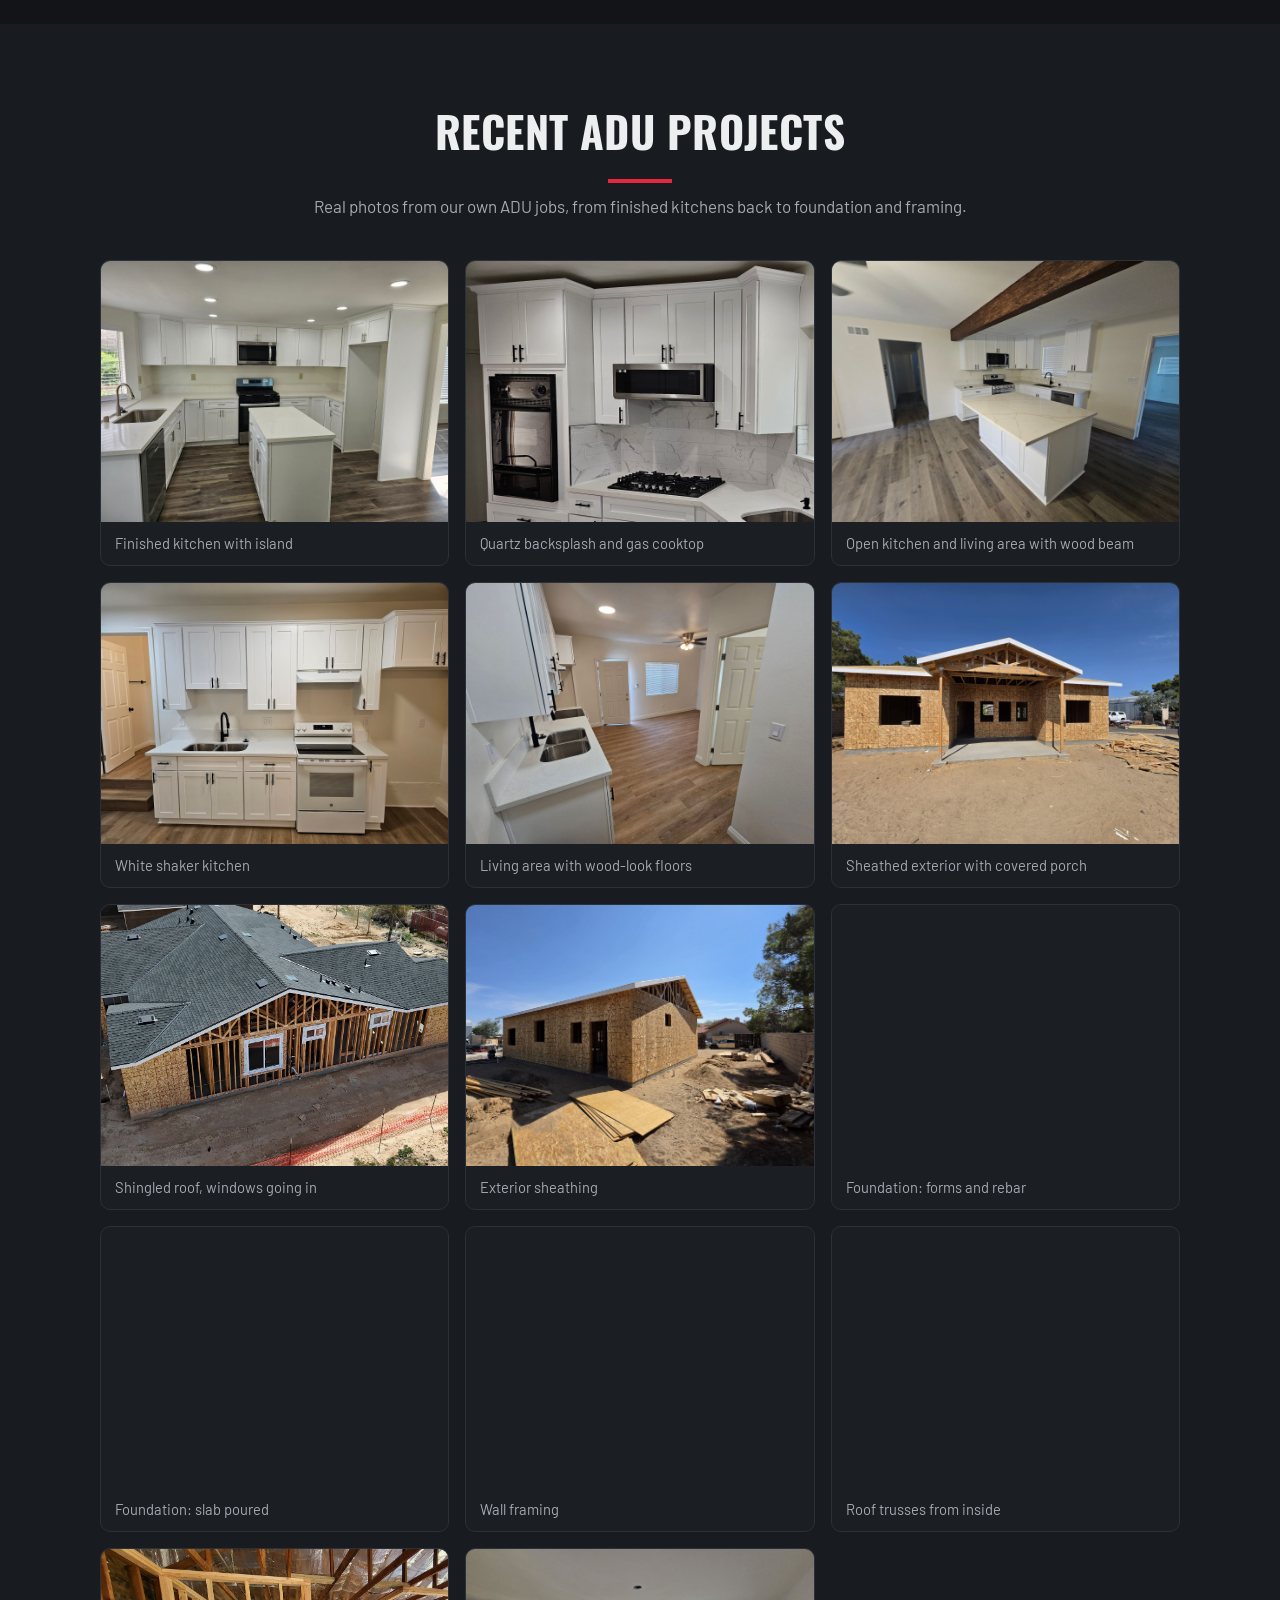
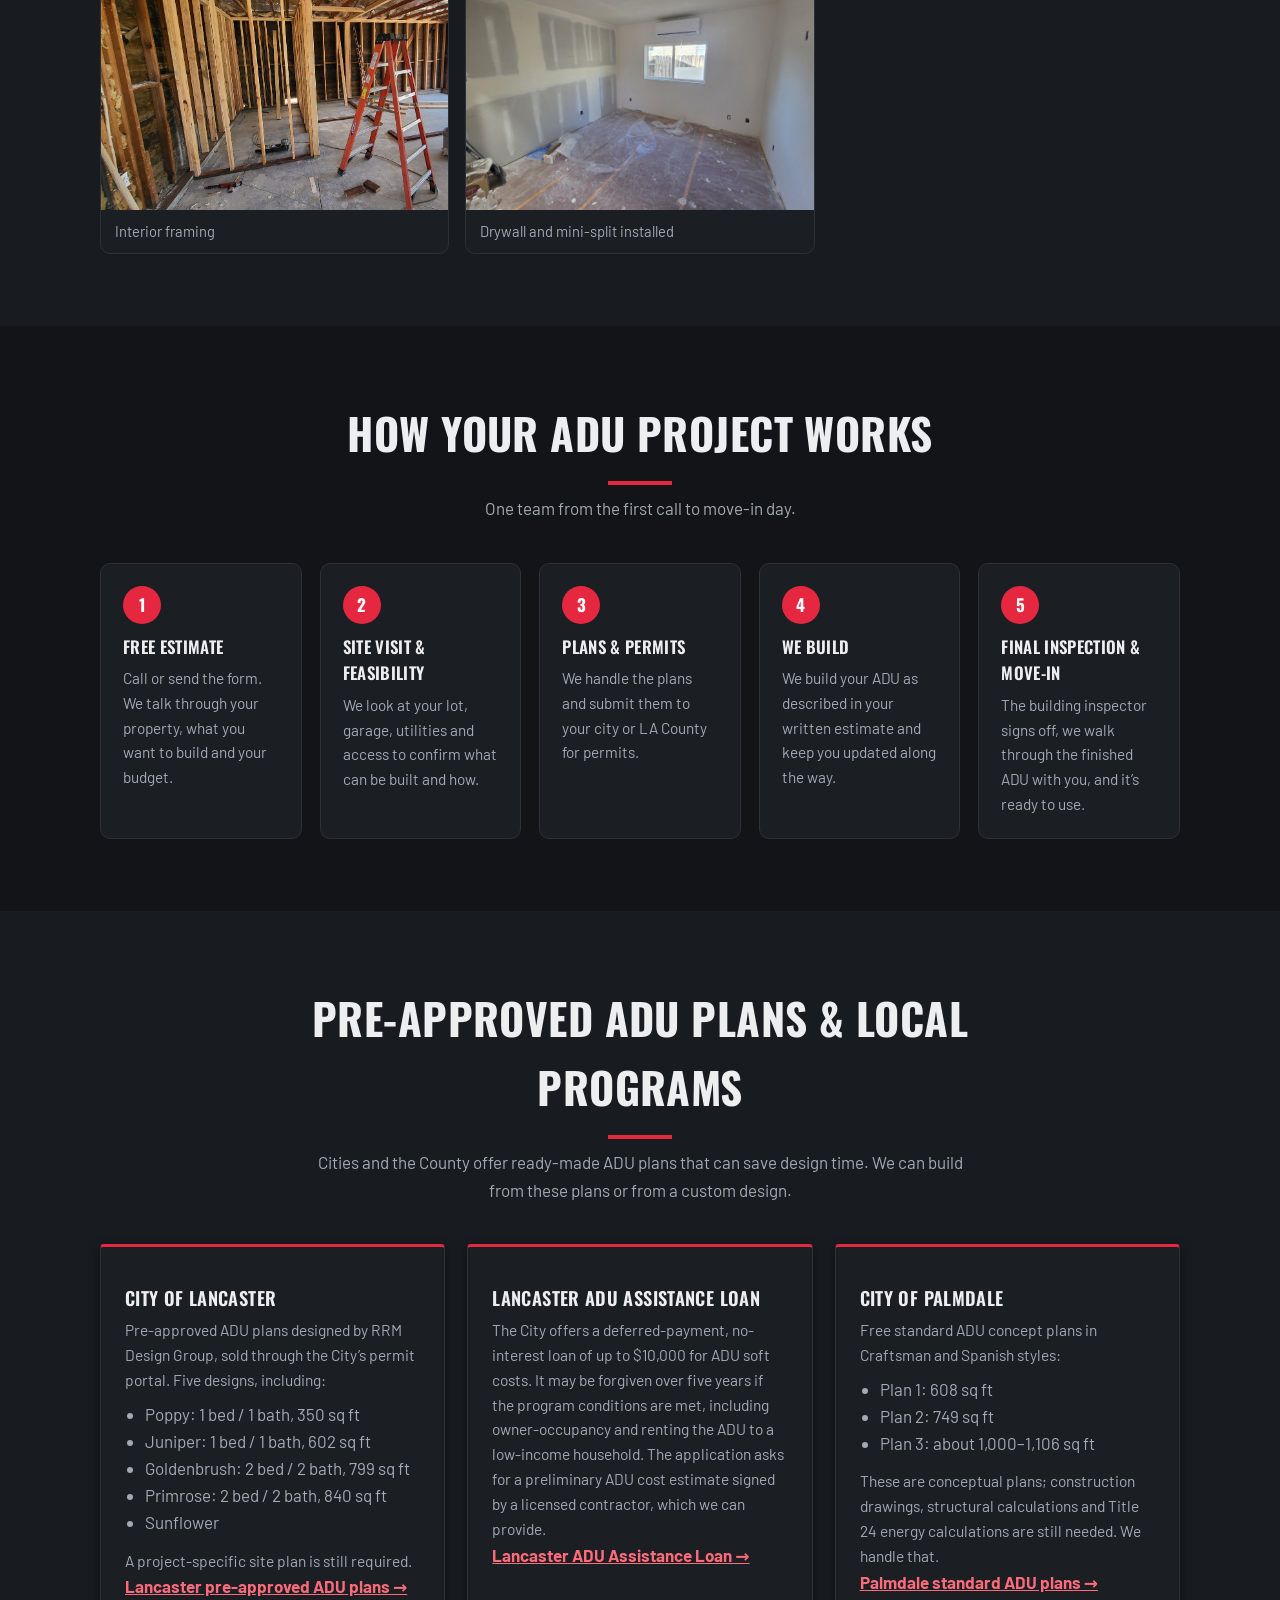
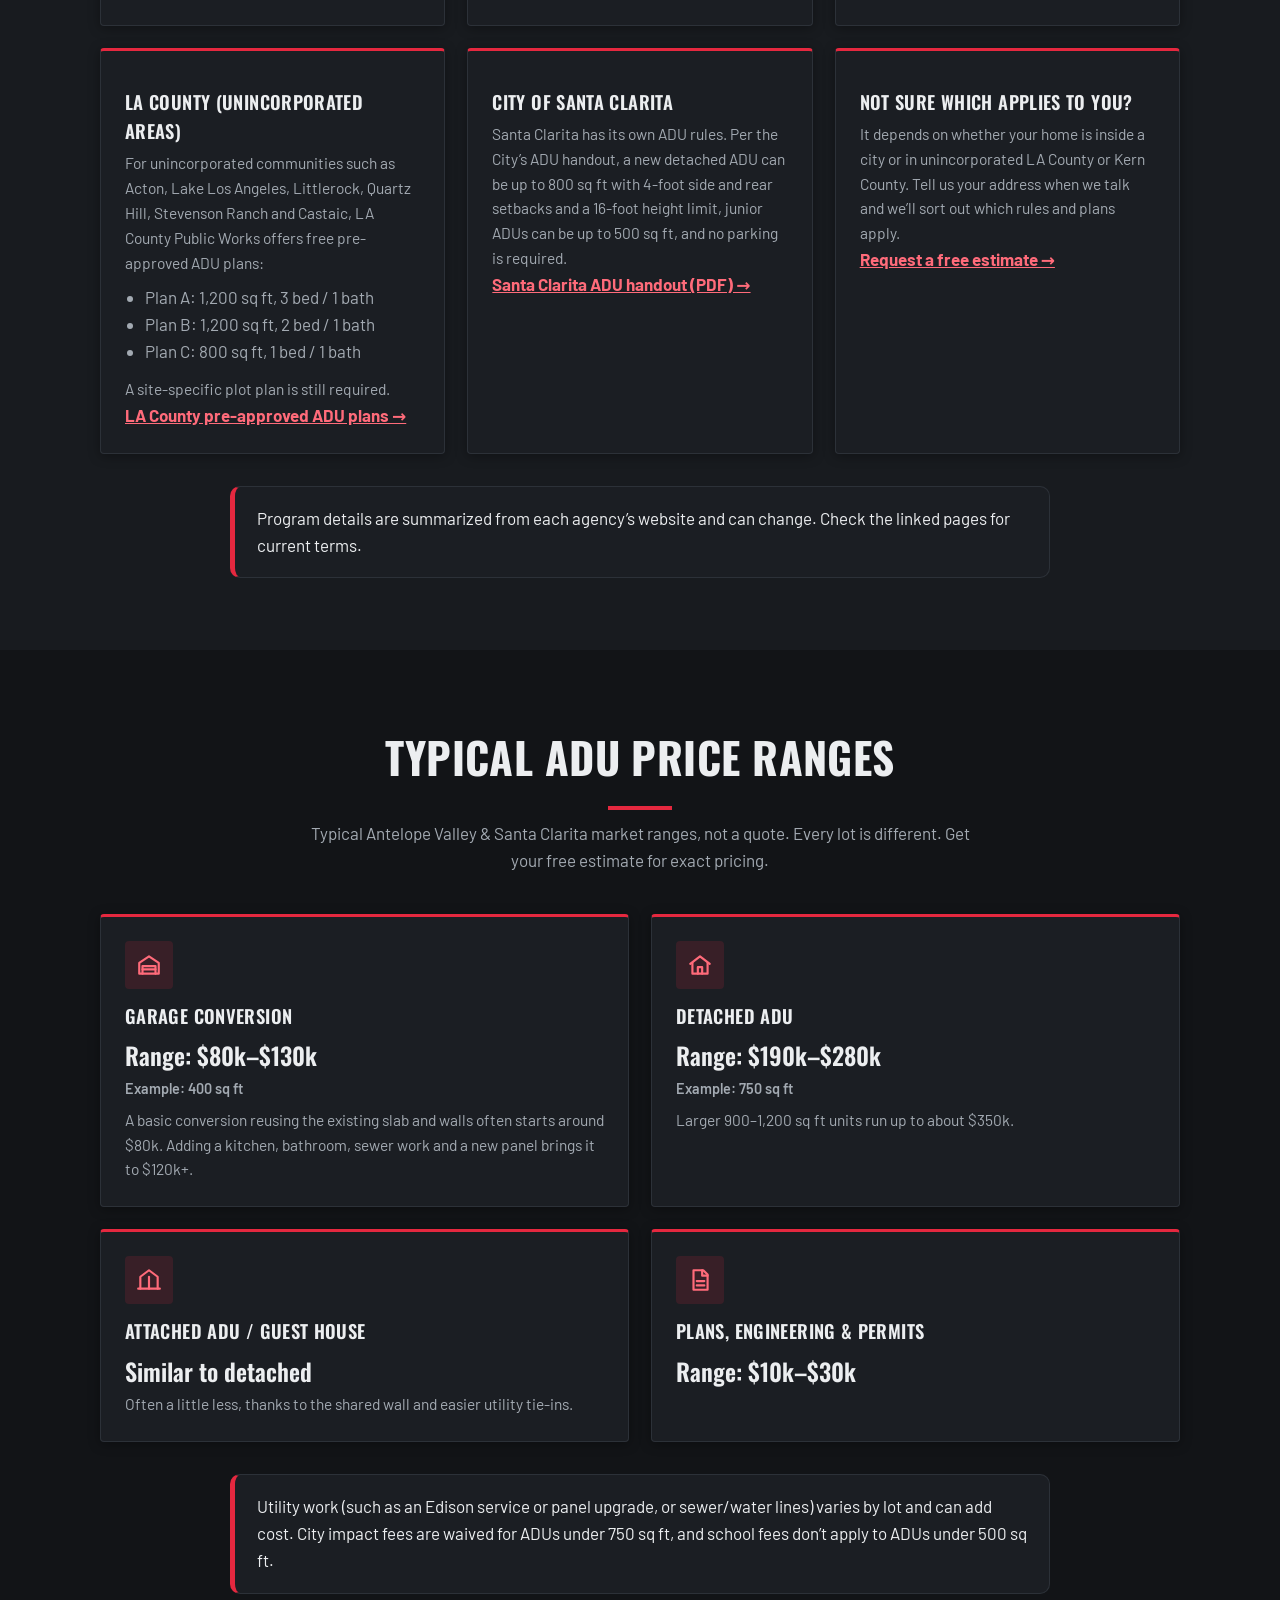
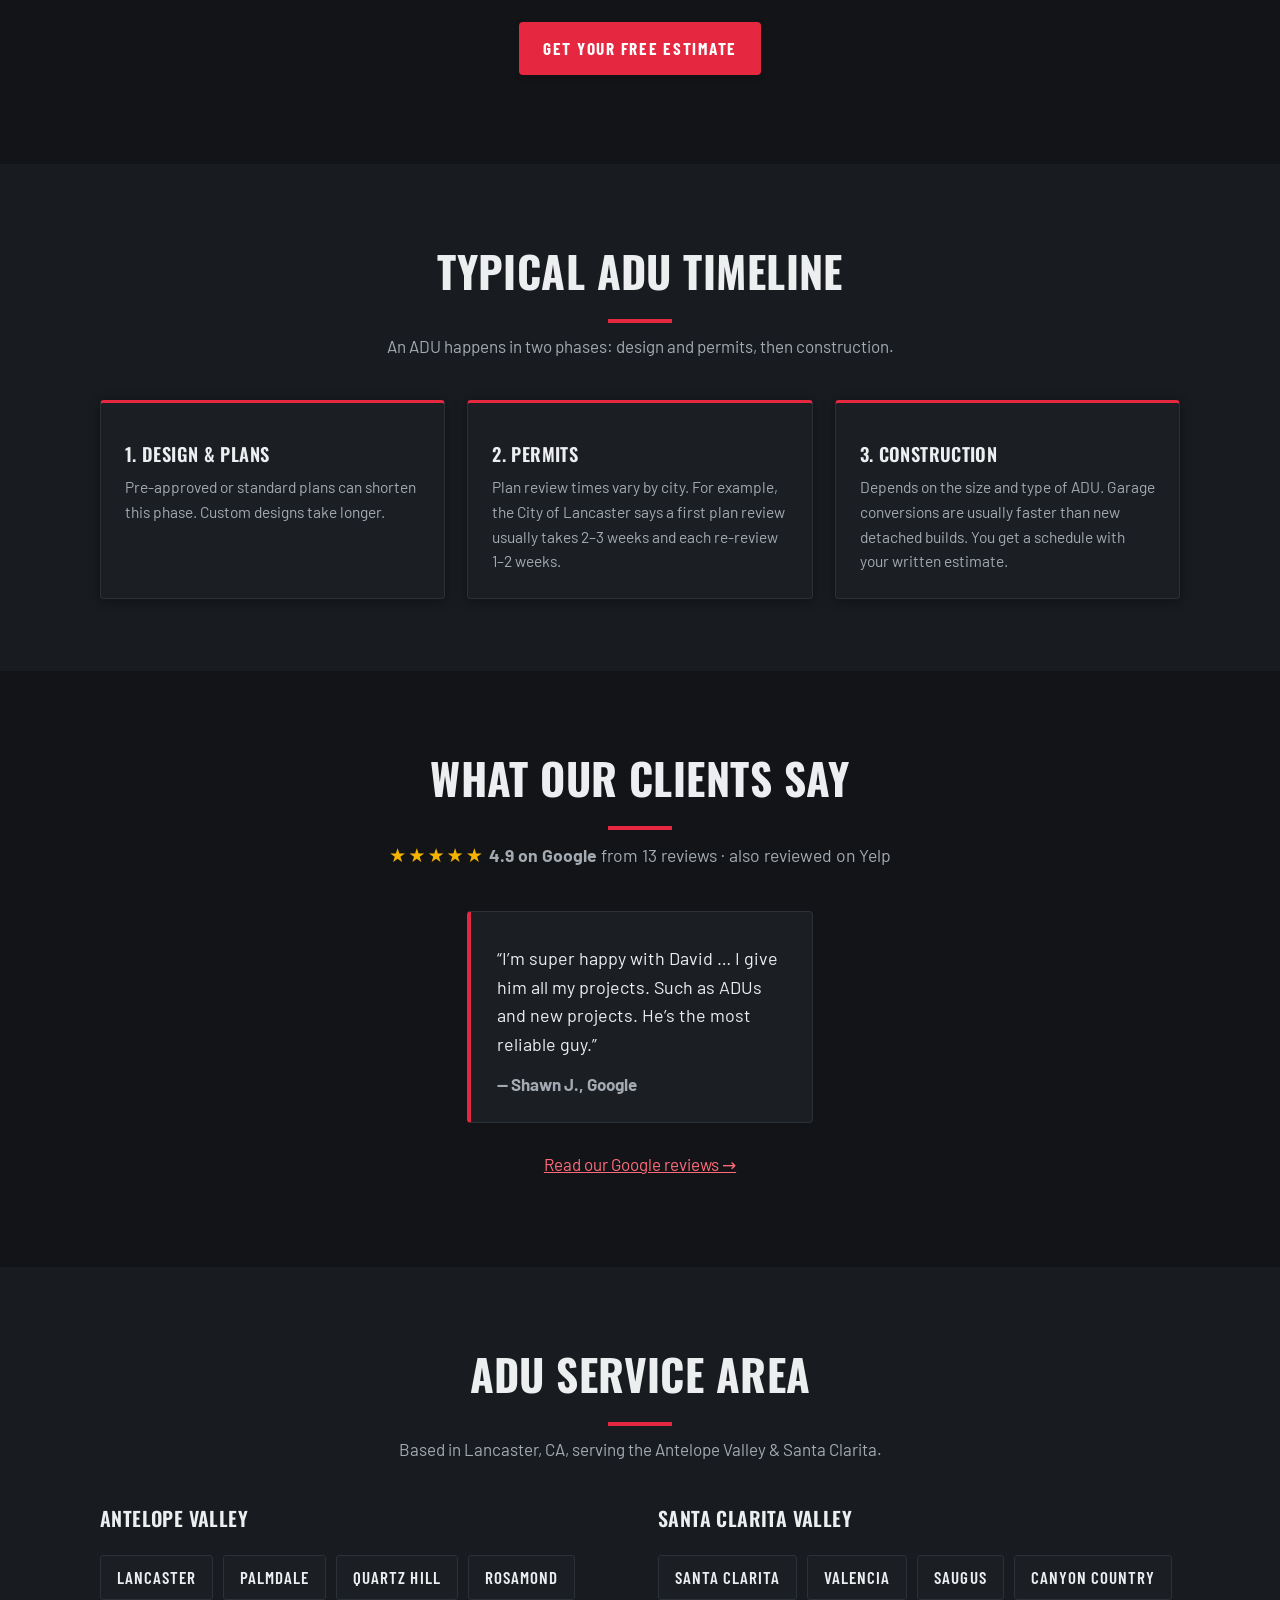
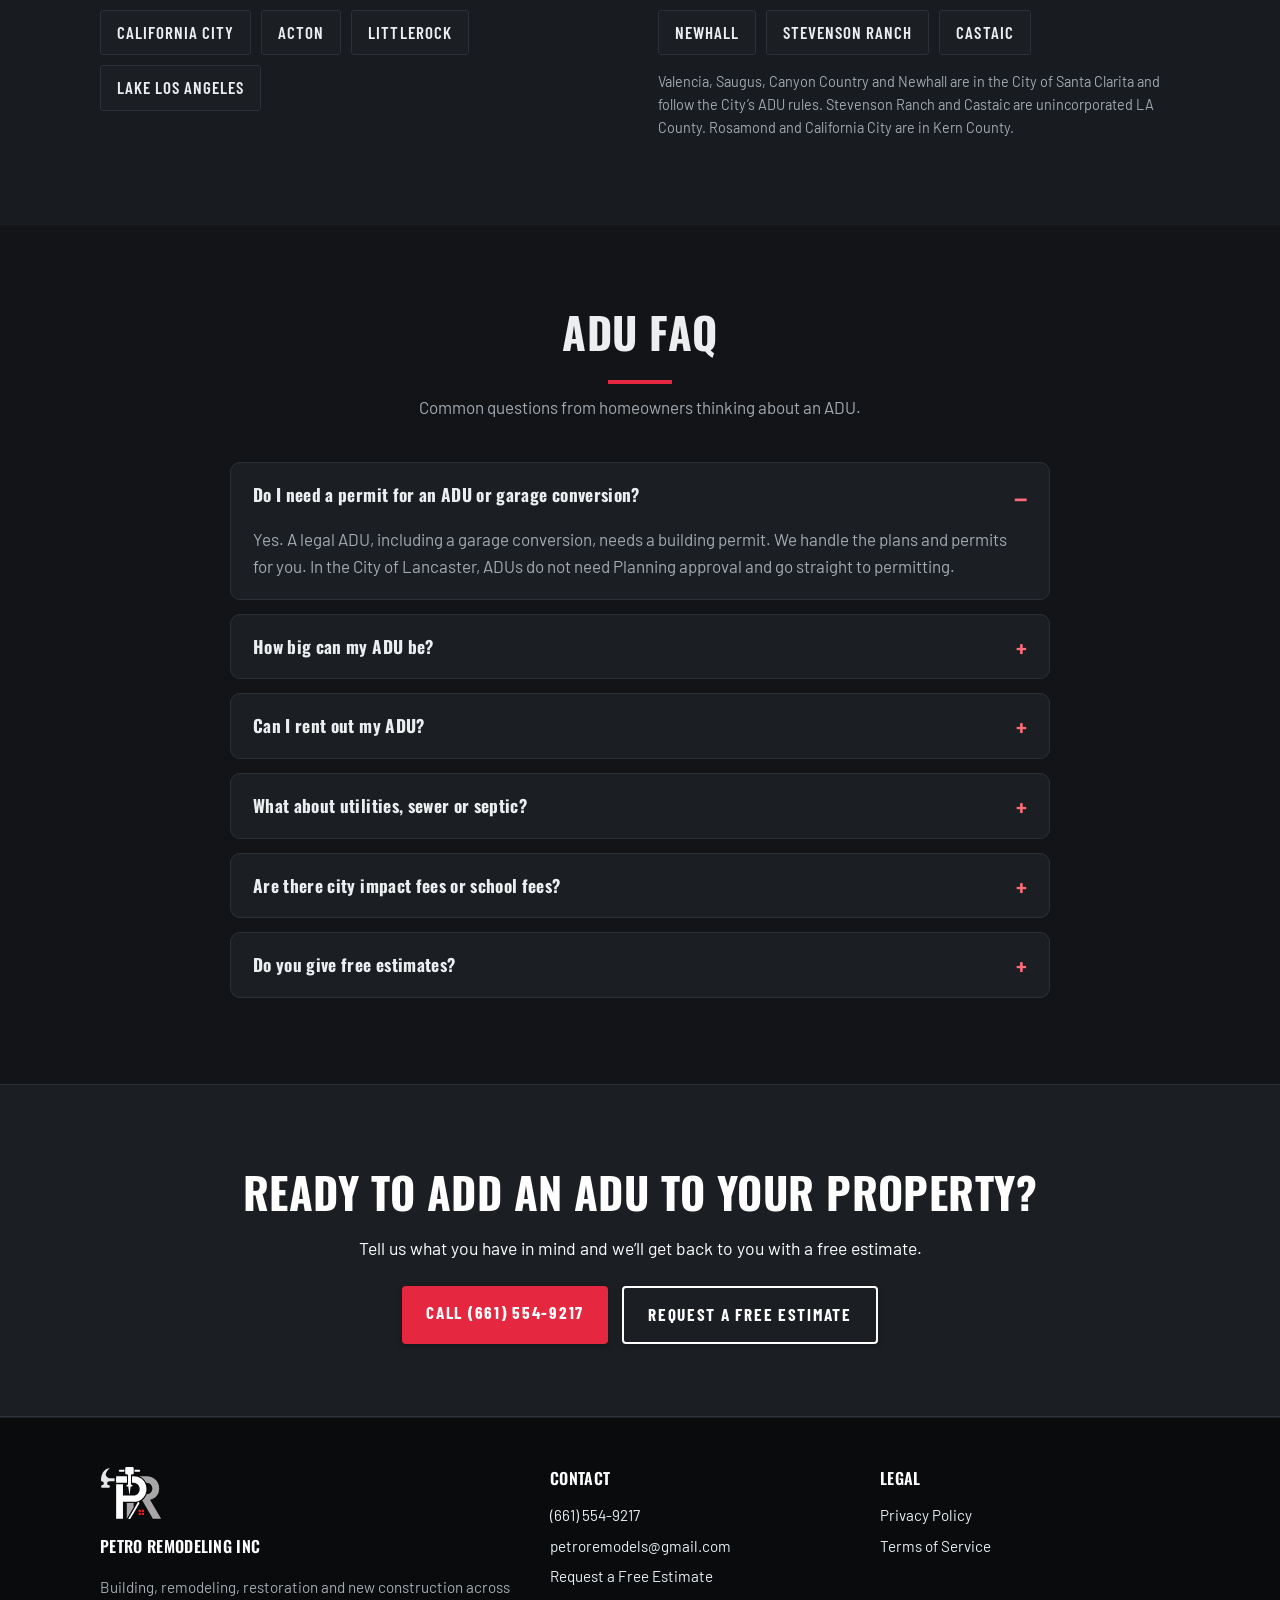
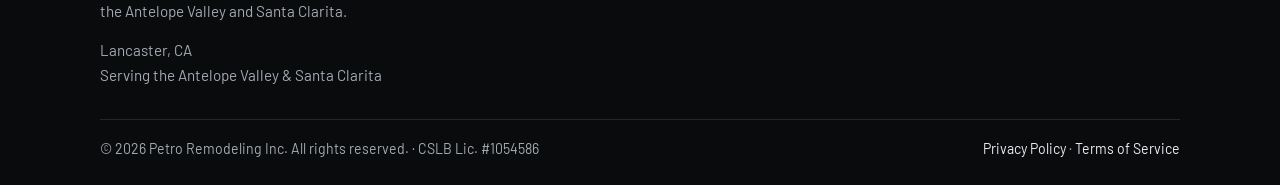
==== commit 49293b6c: "ADU page: quick-jump tabs, price labels as Range" ====
--- a/adu.html
+++ b/adu.html
@@ -63,6 +63,16 @@
 .gallery figcaption{padding:10px 14px;font-size:.92rem;color:var(--gray)}
 @media (max-width:900px){.gallery{grid-template-columns:repeat(2,1fr)}}
 @media (max-width:560px){.gallery{grid-template-columns:1fr}}
+/* ADU quick-jump tabs (page-scoped) */
+.adu-tabs{position:sticky;top:var(--hdr-h,64px);z-index:40;background:#0d0f12;border-bottom:1px solid #23272d}
+.adu-tabs ul{list-style:none;margin:0 auto;padding:10px 16px;display:flex;gap:8px;justify-content:center;overflow-x:auto;-webkit-overflow-scrolling:touch;scrollbar-width:none;max-width:1200px}
+.adu-tabs ul::-webkit-scrollbar{display:none}
+.adu-tabs a{display:inline-block;white-space:nowrap;padding:8px 16px;border-radius:999px;border:1px solid #3a4048;background:#1b1e23;color:#eceef0;font-weight:600;font-size:.95rem;text-decoration:none;transition:background .15s,border-color .15s}
+.adu-tabs a:hover,.adu-tabs a:focus-visible{border-color:var(--orange);color:#fff;background:rgba(229,40,63,.14)}
+.adu-tabs a.tab-cta{background:var(--orange);border-color:var(--orange);color:#fff}
+.adu-tabs a.tab-cta:hover{background:var(--orange-d)}
+#main section[id],#estimate{scroll-margin-top:calc(var(--hdr-h,64px) + 70px)}
+@media (max-width:720px){.adu-tabs ul{justify-content:flex-start;padding:8px 12px;gap:6px}.adu-tabs a{padding:7px 13px;font-size:.9rem}}
 </style>
 <script type="application/ld+json">
 {
@@ -100,6 +110,16 @@
 <main id="main">
 
 <!-- Hero background is the same decorative image the home page uses (images/hero-home.jpg). It is NOT a Petro project photo and is not captioned as one. -->
+<nav class="adu-tabs" aria-label="Jump to section">
+  <ul>
+    <li><a href="#pricing">Prices</a></li>
+    <li><a href="#projects">Projects</a></li>
+    <li><a href="#how-it-works">How It Works</a></li>
+    <li><a href="#faq">FAQ</a></li>
+    <li><a href="#estimate" class="tab-cta">Free Estimate</a></li>
+  </ul>
+</nav>
+
 <section class="hero adu-hero" style="--hero-img:url('images/hero-home.jpg')">
   <div class="container hero-grid">
     <div>
@@ -167,6 +187,7 @@
   </div>
 </section>
 
+
 <section id="adu-types">
   <div class="container">
     <div class="section-head">
@@ -277,10 +298,10 @@
       <p>Typical Antelope Valley &amp; Santa Clarita market ranges, not a quote. Every lot is different. Get your free estimate for exact pricing.</p>
     </div>
     <div class="grid price-grid">
-      <div class="card"><div class="icon"><svg viewBox="0 0 24 24" aria-hidden="true"><path d="M3 10 12 4l9 6v10H3z"/><path d="M6 20v-7h12v7"/><path d="M6 16h12"/></svg></div><h3>Garage conversion</h3><p class="price">About $80k&ndash;$130k</p><p class="price-ex">Example: 400 sq ft</p><p>A basic conversion reusing the existing slab and walls often starts around $80k. Adding a kitchen, bathroom, sewer work and a new panel brings it to $120k+.</p></div>
-      <div class="card"><div class="icon"><svg viewBox="0 0 24 24" aria-hidden="true"><path d="M3 11 12 4l9 7"/><path d="M5 10v10h14V10"/><path d="M10 20v-6h4v6"/></svg></div><h3>Detached ADU</h3><p class="price">About $190k&ndash;$280k</p><p class="price-ex">Example: 750 sq ft</p><p>Larger 900&ndash;1,200 sq ft units run up to about $350k.</p></div>
+      <div class="card"><div class="icon"><svg viewBox="0 0 24 24" aria-hidden="true"><path d="M3 10 12 4l9 6v10H3z"/><path d="M6 20v-7h12v7"/><path d="M6 16h12"/></svg></div><h3>Garage conversion</h3><p class="price">Range: $80k&ndash;$130k</p><p class="price-ex">Example: 400 sq ft</p><p>A basic conversion reusing the existing slab and walls often starts around $80k. Adding a kitchen, bathroom, sewer work and a new panel brings it to $120k+.</p></div>
+      <div class="card"><div class="icon"><svg viewBox="0 0 24 24" aria-hidden="true"><path d="M3 11 12 4l9 7"/><path d="M5 10v10h14V10"/><path d="M10 20v-6h4v6"/></svg></div><h3>Detached ADU</h3><p class="price">Range: $190k&ndash;$280k</p><p class="price-ex">Example: 750 sq ft</p><p>Larger 900&ndash;1,200 sq ft units run up to about $350k.</p></div>
       <div class="card"><div class="icon"><svg viewBox="0 0 24 24" aria-hidden="true"><path d="M2 20h20"/><path d="M4 20V9l8-6 8 6v11"/><path d="M12 20V9"/></svg></div><h3>Attached ADU / guest house</h3><p class="price">Similar to detached</p><p>Often a little less, thanks to the shared wall and easier utility tie-ins.</p></div>
-      <div class="card"><div class="icon"><svg viewBox="0 0 24 24" aria-hidden="true"><path d="M6 3h9l4 4v14H6z"/><path d="M14 3v5h5"/><path d="M9 13h7M9 17h7"/></svg></div><h3>Plans, engineering &amp; permits</h3><p class="price">About $10k&ndash;$30k</p></div>
+      <div class="card"><div class="icon"><svg viewBox="0 0 24 24" aria-hidden="true"><path d="M6 3h9l4 4v14H6z"/><path d="M14 3v5h5"/><path d="M9 13h7M9 17h7"/></svg></div><h3>Plans, engineering &amp; permits</h3><p class="price">Range: $10k&ndash;$30k</p></div>
     </div>
     <div class="note"><p>Utility work (such as an Edison service or panel upgrade, or sewer/water lines) varies by lot and can add cost. City impact fees are waived for ADUs under 750 sq ft, and school fees don&rsquo;t apply to ADUs under 500 sq ft.</p></div>
     <p class="reviews-more"><a class="btn" href="#estimate">Get Your Free Estimate</a></p>
@@ -417,5 +438,6 @@
   </div>
 </footer>
 <script src="main.js"></script>
+<script>(function(){var h=document.querySelector(".site-header");function f(){if(h)document.documentElement.style.setProperty("--hdr-h",h.offsetHeight+"px")}f();addEventListener("resize",f)})();</script>
 </body>
 </html>
